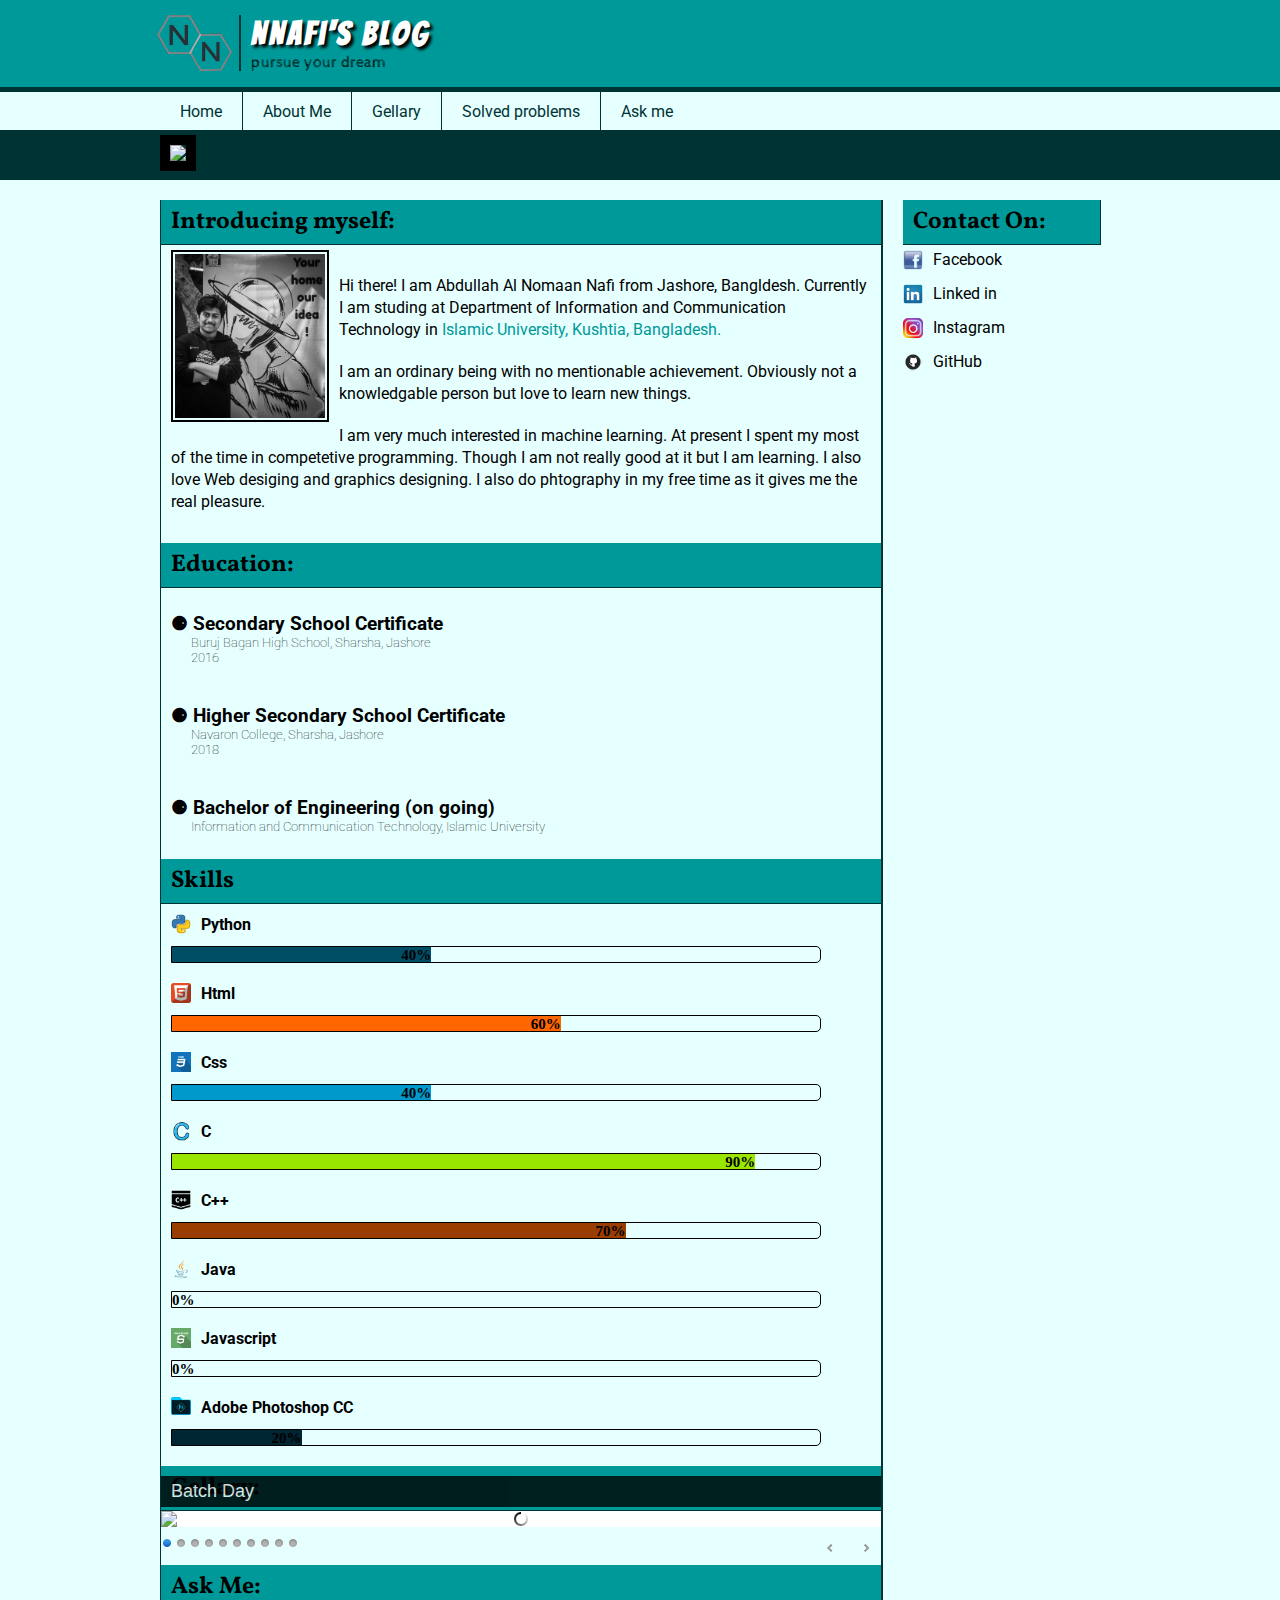
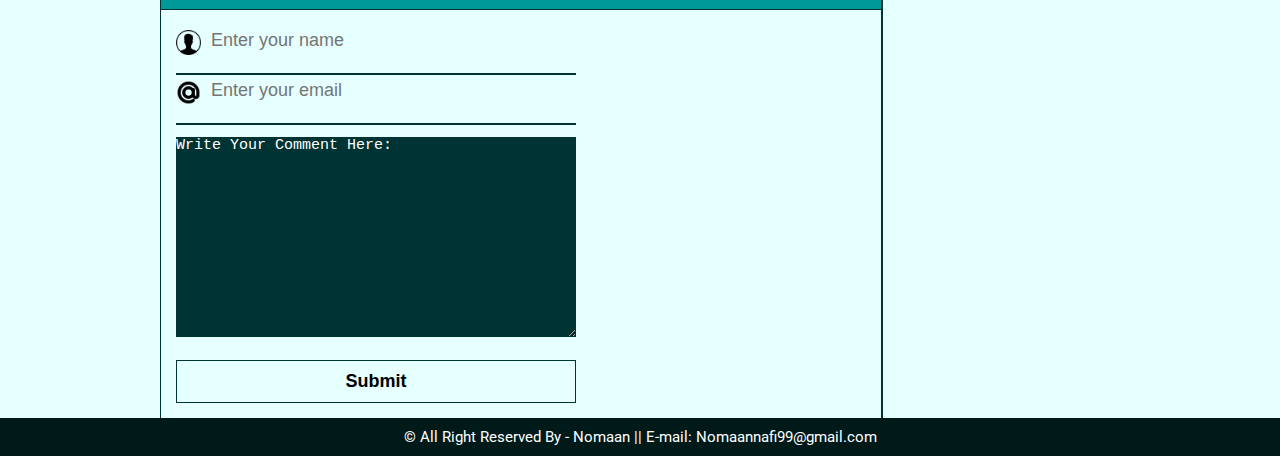
==== index.html @ a0e38231 "updated" ====
<!DOCTYPE html>
<html>
<head>
	<title>Nnafi's Blog</title>
	<meta charset="utf-8">
	<link rel="stylesheet" href="css/default/default.css" type="text/css" media="screen" />
    <link rel="stylesheet" href="css/light/light.css" type="text/css" media="screen" />
    <link rel="stylesheet" href="css/dark/dark.css" type="text/css" media="screen" />
    <link rel="stylesheet" href="css/bar/bar.css" type="text/css" media="screen" />
    <link rel="stylesheet" href="css/nivo-slider.css" type="text/css" media="screen" />

    <link rel="stylesheet" type="text/css" href="style.css">

	<link rel="icon" href="icons/nn.png"/>
	<link rel="shortcut icon" href="icons/nn.ico"/>

</head>

<body>
	<div id="wrap">
		<header>
			<div id="header-wrapper">
				<div id="header">
					<a href="#"><img src="icons/nn.png"></a>
					<h1>NNafi's Blog</h1> 
					<p>pursue your dream</p>
				</div>
			</div>
		</header>

		<nav>
			<div id="nav-wrapper">
				<div id="nav">
					<ul>
						<li><a href="#header">Home</a></li>
						<li><a href="#introduction">About Me</a></li>
						<li><a href="#gellary">Gellary</a></li>
						<li><a href="#">Solved problems</a>
							<ul>
								<li><a href="#">Codeforces</a></li>
								<li><a href="#">Uva</a></li>
								<li><a href="#">Project Euler</a></li>
								<li><a href="#">Hackerrank</a></li>
							</ul>
						</li>
						<li><a href="#comment_box">Ask me</a></li>
					</ul>
				</div>
			</div>
		</nav>

		<section>
			<div id="cover">
		        <img src="img/cover3.jpg"/>
        	</div>
 
		</section>

		<div id="content_wrapper">
			<div id="content">
				<div id="maincontent">
					<article>

							<h2>Introducing myself:</h2>

						<div id="introduction">

							<img src="img/nomaan.jpg" alt="My image">
							
							<p>
								<p>
									Hi there! I am Abdullah Al Nomaan Nafi from Jashore, Bangldesh. Currently I am studing at Department of Information and Communication Technology in<a href="https://www.iu.ac.bd/" target="_blank"> Islamic University, Kushtia, Bangladesh.</a>
								</p>
								<p>
									I am an ordinary being with no mentionable achievement. Obviously not a knowledgable person but love to learn new things.
								</p>
								<p>
									I am very much interested in machine learning. At present  I spent my most of the time in competetive programming. Though I am not really good at it but I am learning. I also love Web desiging and graphics designing. I also do phtography in my free time as it gives me the real pleasure.
								</p>
								 
							</p>
						</div>

								<h2>Education:</h2>
						<div id="education">
							

							<p>
								<h3>&#9864; Secondary School Certificate</h3>
								<h5>Buruj Bagan High School, Sharsha, Jashore<br>
								2016</h5>
							</p>
							<P>
								<h3>&#9864; Higher Secondary School Certificate</h3>
								 <h5>Navaron College, Sharsha, Jashore<br>
								2018</h5>
							</P>
							<p>
								<h3>&#9864; Bachelor of Engineering (on going)</h3>
								<h5>Information and Communication Technology, Islamic University</h5>
							</p>
							
						</div>

						<div id="skill">
							<h2>Skills</h2>

							<img src="icons/python.png">
							<p>Python</p>
							<div class="skill-container">
								<div class="python">40%</div>
							</div>

							<img src="icons/html.png">
							<p>Html</p>
							<div class="skill-container">
								<div class="html">60%</div>
							</div>

							<img src="icons/css.png">
							<p>Css</p>
							<div class="skill-container">
								<div class="css">40%</div>
							</div>

							<img src="icons/c.png">
							<p>C</p>
							<div class="skill-container">
								<div class="c">90%</div>
							</div>

							<img src="icons/c++.png">
							<p>C++</p>
							<div class="skill-container">
								<div class="cpp">70%</div>
							</div>

							<img src="icons/java.png">
							<p>Java</p>
							<div class="skill-container">
								<div class="java">0%</div>
							</div>

							<img src="icons/js.png">
							<p>Javascript</p>
							<div class="skill-container">
								<div class="javascript">0%</div>
							</div>

							<img src="icons/ps.png">
							<p>Adobe Photoshop CC</p>
							<div class="skill-container">
								<div class="ps">20%</div>
							</div>

						</div>

						<div id="gellary">
							<h2>Gellary:</h2>
							
							<div id="slider1-wrapper">
								<div class="slider1-wrapper theme-dark">
						            <div id="slider1" class="nivoSlider">
						                <img src="img/batchday.jpg" title="Batch Day" />
						                <img src="img/tarunno.jpg" title="Tarunno" />
						                <img src="img/ieeeday.jpg" title="IEEE Day" />
						                <img src="img/kuakata.jpg" title="Kuakata Sea beach" />
						                <img src="img/shibdah.jpg" title="Beside Shibdah river" />
						                <img src="img/winter.jpg" title="A winter morning" />
						                <img src="img/pigeon.jpg" title="Prisoned pigeon" />
						                <img src="img/village.jpg" title="A village inside Shundarban" />
						                <img src="img/river.jpg" title="Beside Shibdah river" />
						                <img src="img/river1.jpg" title="Beside Gorai river" />
						            </div>
								</div>

							</div>
						</div>

						<div id="comment_box">
								<h2>Ask Me:</h2>
								<form action="" method="">
									<div class="username">
										<img src="icons/user.png">
										<input type="text" name="name" placeholder="Enter your name"\><br><br>
									</div>

									<div class="username">
										<img src="icons/email.png">
									<input type="Email" name="Email" placeholder="Enter your email"\><br><br>
									</div>

									<div class="question">
									<textarea>Write Your Comment Here:</textarea><br><br>
									</div>

									<input id="submit" type="submit" value="Submit"\>
				
								</form>
						</div>

					</article>
				</div>

				<div id="sidebar">
					<aside>
						<h2>Contact On:</h2>
						<p><img src="icons/facebook.png"><a href="https://www.facebook.com/nomaan.nafi.1" target="_blank">Facebook</a></p>
						<p><img src="icons/linkedin.png"><a href="https://www.linkedin.com/in/abdullah-al-nomaan-nafi-7317a7190/" target="_blank">Linked in</a></p>
						<p><img src="icons/instagram.png"><a href="https://www.instagram.com/n.nafi1211/" target="_blank">Instagram</a></p>
						<p><img src="icons/github.png"><a href="https://github.com/Nnafi1211/pikopie" target="_blank">GitHub</a></p>
					</aside>
				</div>
			</div>

		</div>

		<footer>
			<div id="footer">
				<p>&copy; All Right Reserved By - Nomaan || E-mail: Nomaannafi99@gmail.com</p>
			</div>
		</footer>

	</div>

	<script type="text/javascript" src="js/jquery-1.9.0.min.js"></script>
    <script type="text/javascript" src="js/jquery.nivo.slider.js"></script>
    <script type="text/javascript">
   
    $(window).load(function() {
        $('#slider1').nivoSlider();
    });
    </script>

	<script type="text/javascript">
			$(document).ready(function() {
				var s = $("#nav-wrapper");
				var pos = s.position();					   
				$(window).scroll(function() {
					var windowpos = $(window).scrollTop();
					if (windowpos >= pos.top) {
						s.addClass("stick");
					} else {
						s.removeClass("stick");	
					}
				});
			});
	</script> 

</body>
</html>
---- css/default/default.css ----
/*
Skin Name: Nivo Slider Default Theme
Skin URI: http://nivo.dev7studios.com
Description: The default skin for the Nivo Slider.
Version: 1.3
Author: Gilbert Pellegrom
Author URI: http://dev7studios.com
Supports Thumbs: true
*/

.theme-default .nivoSlider {
	position:relative;
	background:#fff url(loading.gif) no-repeat 50% 50%;
    margin-bottom:10px;
    -webkit-box-shadow: 0px 1px 5px 0px #4a4a4a;
    -moz-box-shadow: 0px 1px 5px 0px #4a4a4a;
    box-shadow: 0px 1px 5px 0px #4a4a4a;
}
.theme-default .nivoSlider img {
	position:absolute;
	top:0px;
	left:0px;
	display:none;
}
.theme-default .nivoSlider a {
	border:0;
	display:block;
}

.theme-default .nivo-controlNav {
	text-align: center;
	padding: 20px 0;
}
.theme-default .nivo-controlNav a {
	display:inline-block;
	width:22px;
	height:22px;
	background:url(bullets.png) no-repeat;
	text-indent:-9999px;
	border:0;
	margin: 0 2px;
}
.theme-default .nivo-controlNav a.active {
	background-position:0 -22px;
}

.theme-default .nivo-directionNav a {
	display:block;
	width:30px;
	height:30px;
	background:url(arrows.png) no-repeat;
	text-indent:-9999px;
	border:0;
	opacity: 0;
	-webkit-transition: all 200ms ease-in-out;
    -moz-transition: all 200ms ease-in-out;
    -o-transition: all 200ms ease-in-out;
    transition: all 200ms ease-in-out;
}
.theme-default:hover .nivo-directionNav a { opacity: 1; }
.theme-default a.nivo-nextNav {
	background-position:-30px 0;
	right:15px;
}
.theme-default a.nivo-prevNav {
	left:15px;
}

.theme-default .nivo-caption {
    font-family: Helvetica, Arial, sans-serif;
}
.theme-default .nivo-caption a {
    color:#fff;
    border-bottom:1px dotted #fff;
}
.theme-default .nivo-caption a:hover {
    color:#fff;
}

.theme-default .nivo-controlNav.nivo-thumbs-enabled {
	width: 100%;
}
.theme-default .nivo-controlNav.nivo-thumbs-enabled a {
	width: auto;
	height: auto;
	background: none;
	margin-bottom: 5px;
}
.theme-default .nivo-controlNav.nivo-thumbs-enabled img {
	display: block;
	width: 120px;
	height: auto;
}
---- css/light/light.css ----
/*
Skin Name: Nivo Slider Light Theme
Skin URI: http://nivo.dev7studios.com
Description: A light skin for the Nivo Slider.
Version: 1.0
Author: Gilbert Pellegrom
Author URI: http://dev7studios.com
Supports Thumbs: true
*/

.theme-light.slider-wrapper {
    background: #fff;
    padding: 10px;
}
.theme-light .nivoSlider {
	position:relative;
	background:#fff url(loading.gif) no-repeat 50% 50%;
    margin-bottom:10px;
    overflow: visible;
}
.theme-light .nivoSlider img {
	position:absolute;
	top:0px;
	left:0px;
	display:none;
}
.theme-light .nivoSlider a {
	border:0;
	display:block;
}

.theme-light .nivo-controlNav {
	text-align: left;
	padding: 0;
	position: relative;
	z-index: 10;
}
.theme-light .nivo-controlNav a {
	display:inline-block;
	width:10px;
	height:10px;
	background:url(bullets.png) no-repeat;
	text-indent:-9999px;
	border:0;
	margin: 0 2px;
}
.theme-light .nivo-controlNav a.active {
	background-position:0 100%;
}

.theme-light .nivo-directionNav a {
	display:block;
	width:30px;
	height:30px;
	background: url(arrows.png) no-repeat;
	text-indent:-9999px;
	border:0;
	top: auto;
	bottom: -36px;
	z-index: 11;
}
.theme-light .nivo-directionNav a:hover {
    background-color: #eee;
    -webkit-border-radius: 2px;
    -moz-border-radius: 2px;
    border-radius: 2px;
}
.theme-light a.nivo-nextNav {
	background-position:160% 50%;
	right:0px;
}
.theme-light a.nivo-prevNav {
    background-position:-60% 50%;
    left: auto;
	right: 35px;
}

.theme-light .nivo-caption {
    font-family: Helvetica, Arial, sans-serif;
}
.theme-light .nivo-caption a {
    color:#fff;
    border-bottom:1px dotted #fff;
}
.theme-light .nivo-caption a:hover {
    color:#fff;
}

.theme-light .nivo-controlNav.nivo-thumbs-enabled {
	width: 80%;
}
.theme-light .nivo-controlNav.nivo-thumbs-enabled a {
	width: auto;
	height: auto;
	background: none;
	margin-bottom: 5px;
}
.theme-light .nivo-controlNav.nivo-thumbs-enabled img {
	display: block;
	width: 120px;
	height: auto;
}
---- css/dark/dark.css ----
/*
Skin Name: Nivo Slider Dark Theme
Skin URI: http://nivo.dev7studios.com
Description: A dark skin for the Nivo Slider.
Version: 1.0
Author: Gilbert Pellegrom
Author URI: http://dev7studios.com
Supports Thumbs: true
*/

.theme-dark.slider-wrapper {
    background: #222;
    padding: 10px;
}
.theme-dark .nivoSlider {
	position:relative;
	background:#fff url(loading.gif) no-repeat 50% 50%;
    margin-bottom:10px;
    overflow: visible;
}
.theme-dark .nivoSlider img {
	position:absolute;
	top:0px;
	left:0px;
	display:none;
}
.theme-dark .nivoSlider a {
	border:0;
	display:block;
}

.theme-dark .nivo-controlNav {
	text-align: left;
	padding: 0;
	position: relative;
	z-index: 10;
}
.theme-dark .nivo-controlNav a {
	display:inline-block;
	width:10px;
	height:10px;
	background:url(bullets.png) no-repeat 0 2px;
	text-indent:-9999px;
	border:0;
	margin: 0 2px;
}
.theme-dark .nivo-controlNav a.active {
	background-position:0 100%;
}

.theme-dark .nivo-directionNav a {
	display:block;
	width:30px;
	height:30px;
	background: url(arrows.png) no-repeat;
	text-indent:-9999px;
	border:0;
	top: auto;
	bottom: -36px;
	z-index: 11;
}
.theme-dark .nivo-directionNav a:hover {
    background-color: #333;
    -webkit-border-radius: 2px;
    -moz-border-radius: 2px;
    border-radius: 2px;
}
.theme-dark a.nivo-nextNav {
	background-position:-16px 50%;
	right:0px;
}
.theme-dark a.nivo-prevNav {
    background-position:11px 50%;
    left: auto;
	right: 35px;
}

.theme-dark .nivo-caption {
    font-family: Helvetica, Arial, sans-serif;
}
.theme-dark .nivo-caption a {
    color:#fff;
    border-bottom:1px dotted #fff;
}
.theme-dark .nivo-caption a:hover {
    color:#fff;
}

.theme-dark .nivo-controlNav.nivo-thumbs-enabled {
	width: 80%;
}
.theme-dark .nivo-controlNav.nivo-thumbs-enabled a {
	width: auto;
	height: auto;
	background: none;
	margin-bottom: 5px;
}
.theme-dark .nivo-controlNav.nivo-thumbs-enabled img {
	display: block;
	width: 120px;
	height: auto;
}
---- css/bar/bar.css ----
/*
Skin Name: Nivo Slider Bar Theme
Skin URI: http://nivo.dev7studios.com
Description: The bottom bar skin for the Nivo Slider.
Version: 1.0
Author: Gilbert Pellegrom
Author URI: http://dev7studios.com
Supports Thumbs: false
*/

.theme-bar.slider-wrapper {
    position: relative;
    border: 1px solid #333;
    overflow: hidden;
}
.theme-bar .nivoSlider {
	position:relative;
	background:#fff url(loading.gif) no-repeat 50% 50%;
}
.theme-bar .nivoSlider img {
	position:absolute;
	top:0px;
	left:0px;
	display:none;
}
.theme-bar .nivoSlider a {
	border:0;
	display:block;
}

.theme-bar .nivo-controlNav {
    position: absolute;
    left: 0;
    bottom: -41px;
    z-index: 10;
    width: 100%;
    height: 30px;
	text-align: center;
	padding: 5px 0;
	border-top: 1px solid #333;
	background: #333;
    background: -moz-linear-gradient(top,  #565656 0%, #333333 100%); /* FF3.6+ */
    background: -webkit-gradient(linear, left top, left bottom, color-stop(0%,#565656), color-stop(100%,#333333)); /* Chrome,Safari4+ */
    background: -webkit-linear-gradient(top,  #565656 0%,#333333 100%); /* Chrome10+,Safari5.1+ */
    background: -o-linear-gradient(top,  #565656 0%,#333333 100%); /* Opera 11.10+ */
    background: -ms-linear-gradient(top,  #565656 0%,#333333 100%); /* IE10+ */
    background: linear-gradient(to bottom,  #565656 0%,#333333 100%); /* W3C */
    filter: progid:DXImageTransform.Microsoft.gradient( startColorstr='#565656', endColorstr='#333333',GradientType=0 ); /* IE6-9 */
    opacity: 0.5;
    -webkit-transition: all 200ms ease-in-out;
    -moz-transition: all 200ms ease-in-out;
    -o-transition: all 200ms ease-in-out;
    transition: all 200ms ease-in-out;
}
.theme-bar:hover .nivo-controlNav {
    bottom: 0;
    opacity: 1;
}
.theme-bar .nivo-controlNav a {
	display:inline-block;
	width:22px;
	height:22px;
	background:url(bullets.png) no-repeat;
	text-indent:-9999px;
	border:0;
	margin: 5px 2px 0 2px;
}
.theme-bar .nivo-controlNav a.active {
	background-position:0 -22px;
}

.theme-bar .nivo-directionNav a {
	display:block;
	border:0;
	color: #fff;
	text-transform: uppercase;
	top: auto;
	bottom: 10px;
	z-index: 11;
	font-family: "Helvetica Neue", Helvetica, Arial, sans-serif;
	font-size: 13px;
	line-height: 20px;
	opacity: 0.5;
    -webkit-transition: all 200ms ease-in-out;
    -moz-transition: all 200ms ease-in-out;
    -o-transition: all 200ms ease-in-out;
    transition: all 200ms ease-in-out;
}
.theme-bar a.nivo-nextNav { right: -50px; }
.theme-bar a.nivo-prevNav { left: -50px; }
.theme-bar:hover a.nivo-nextNav { 
    right: 15px; 
    opacity: 1;
}
.theme-bar:hover a.nivo-prevNav { 
    left: 15px; 
    opacity: 1;
}
.theme-bar .nivo-directionNav a:hover { color: #ddd; }

.theme-bar .nivo-caption {
    font-family: Helvetica, Arial, sans-serif;
    -webkit-transition: all 200ms ease-in-out;
    -moz-transition: all 200ms ease-in-out;
    -o-transition: all 200ms ease-in-out;
    transition: all 200ms ease-in-out;
}
.theme-bar:hover .nivo-caption {
    bottom: 41px;
}
.theme-bar .nivo-caption a {
    color:#fff;
    border-bottom:1px dotted #fff;
}
.theme-bar .nivo-caption a:hover {
    color:#fff;
}

.theme-bar .nivo-controlNav.nivo-thumbs-enabled {
	width: 100%;
}
.theme-bar .nivo-controlNav.nivo-thumbs-enabled a {
	width: auto;
	height: auto;
	background: none;
	margin-bottom: 5px;
}
.theme-bar .nivo-controlNav.nivo-thumbs-enabled img {
	display: block;
	width: 120px;
	height: auto;
}
---- style.css ----
@import url('https://fonts.googleapis.com/css2?family=Bangers&family=Cabin+Sketch&display=swap');
@import url('https://fonts.googleapis.com/css2?family=Roboto&family=Vollkorn&display=swap');
*{margin: 0; padding: 0;}
body
{
	background:  #003333;
}



#header-wrapper
{
	width: 100%;
	background-color: #009999;
	border-bottom:  5px solid #003333;
}

#header
{
	width: 960px; 
	background-color: #009999;
	padding: 15px;
	margin: 0 auto;
}

#header img
{
	width: 75px;
	float: left;
	margin-left: -10px;
	padding: 0px 7px;
	border-right: 2px solid #003333;
	margin-right: 10px;
}

#header h1
{
	color: #ffffff;
	text-shadow: 3px 3px 3px black;
	-o-font-family: 'Bangers', cursive;
	font-family: 'Bangers', cursive;
	letter-spacing: 3px;
	padding: 2px;
}

#header p
{
	color:  #001a1a;
	font-family: 'Cabin Sketch', cursive;
	padding-left: 2px;
}

#slider-wrapper
{
	width: 960px;
	margin: 0 auto;
	overflow: hidden;
	z-index: 5;
}

#nav-wrapper
{
	width: 100%;
	border-bottom:  5px solid #003333;
	background-color: #e6ffff;
}
.stick {
	position:fixed;
	top:0px;
	z-index:999999999999;
}



#nav
{
	height: 38px;
	width: 960px;
	margin:0 auto;
	font-family: 'Roboto', sans-serif;
	z-index: 10
}

#nav ul
{
	background-color: #e6ffff;
	z-index: 10
}

#nav ul li
{
	list-style: none;
	float: left;
	border-right: 1px solid #003333;
	position: relative;
}


#nav ul li:last-child
{
	border-right: none;
}

 #nav ul li a
 {
 	text-decoration:none;
 	display: block;
 	padding: 10px 20px;
 	color: #003333;
 }

 #nav ul li a:hover
 {
 	background-color: #003333;
 	color: #e6ffff;
 	transition: 0.3s;
 }

 #nav ul li ul
 {
 	position: absolute;
 	left: -99999px
 }

 #nav ul li:hover ul
 {
 	left: 0
 }

 #nav ul li ul li
 {
 	width: 200px;
 	border: none;
 	border-bottom: 1px solid #003333;

 }

 #nav ul li ul li:last-child
 {
 	border-bottom: none;
 }

 #cover
 {
 	width: 960px;
 	margin: 0 auto;
 }

 #cover img
 {
 	width: 960px;
 	border: 10px solid #000000;
 }

 #content_wrapper
 {
 	width: 100%;
 	background-color: #e6ffff;
 	border-top: 5px solid #003333;
 	overflow: hidden;
 }

#content
{
	width: 960px;
	margin: 0 auto;
	display: block;
	background-color: black;
	border-left: 1px solid #003333;
	border-right: 1px solid #003333;
}

#maincontent
{
	width: 720px;
	margin-right: 20px;
	margin-top: 20px;
	float: left;
	border-right: 2px solid #003333;
	border-left: 1px solid #003333;
	color: #000000;
}



#maincontent h2
{
	color: #000000;
	background: #009999;
	border-bottom: 1px solid #003333;
	padding: 5px 10px;
	font-family: 'Vollkorn', serif;
	letter-spacing: auto;

}

#introduction img
{
	width: 150px;
	height: 164px;
	margin: 5px 10px;
	padding: 2px;
	float: left;
	border: 2px solid black;
}

#education
{
	font-family: 'Roboto', sans-serif;
	padding: 5px 10px;
}

h5
{
	font-weight: lighter;
	margin-left: 20px;
	
}

#skill
{
	font-weight: bold;

}

#skill img
{
	width: 20px;
	margin-left: 10px;
	margin-right: 10px;
	margin-top: 10px;
	float: left;
}

#skill .skill-container
{
	width: 90%;
	height: 15px;
	border:1px solid #000000;
	border-radius: 0 5px 5px 0;
	margin-left: 10px;
	margin-bottom: 10px;
	font-size: 15px;
	color: #000000;
}

#skill .python
{
	width: 40%;
	height: 15px;
	background-color: #004d66;
	text-align: right;
}

#skill .html
{
	width: 60%;
	height: 15px;
	background-color: #ff6600;
	text-align: right;
}

#skill .css
{
	width: 40%;
	height: 15px;
	background-color: #0099cc;
	text-align: right;
}

#skill .c
{
	width: 90%;
	height: 15px;
	background-color: #99e600;
	text-align: right;
}

#skill .cpp
{
	width: 70%;
	height: 15px;
	background-color: #993d00;
	text-align: right;
}

#skill .java
{
	width: 0%;
	height: 15px;
	background-color: #006080;
	text-align: right;
}

#skill .javascript
{
	width: 0%;
	height: 15px;
	background-color: #00b33c;
	text-align: right;
}

#skill .ps
{
	width: 20%;
	height: 15px;
	background-color: #002533;
	text-align: right;
}

.nivo-caption
{
	bottom: 20px;
	font-size: 18px;
}


#maincontent p
{
	padding: 10px;
	font-family: 'Roboto', sans-serif;
	line-height: 22px;
}

#maincontent p a
{
	text-decoration: none;
	color: #009999;
}

#maincontent p a:hover
{
	color: #003333;
}

#gellary
{
	margin-top: 20px;
	margin-bottom: 10px;
}

#comment_box
{
	margin-top: 10px;
}
#comment_box form
{

	padding: 15px; 
	font-family: 'Roboto', sans-serif;
	width: 400px;


}
.username
{
	width: 100%;
	background: none;
	padding: 5px 0px;
	overflow: hidden;
	border-bottom: 2px solid #003333;

}

.username img
{
	float: left;
	width: 25px;
}

.username input
{

	width: 80%;
	margin-left: 10px;
	border: none;
	background: none;
	outline: none;
	overflow: hidden;
	float: left;
	font-size: 18px;
	margin: 0 10px;
}

.question textarea
{

	width: 100%;
	height: 200px;
	background: #003333;
	border: none;
	outline: none;
	font-size: 15px;
	margin-top: 12px;
	color: white;
}

#submit
{
	width: 100%;
	background: none;
	border: 1px solid #003333;
	font-size: 18px;
	font-weight: bold;
	padding: 10px;
}

#submit:hover
{
	cursor: pointer;
	background: #003333;
	color: #e6ffff;
}


#sidebar
{
	width: 198px;
	float: left;
	font-family: 'Roboto', sans-serif;
}

#sidebar h2
{
	font-family: 'Vollkorn', serif;
	font-family: 'Vollkorn', serif;
	letter-spacing: auto;
	margin: auto;
	margin-top: 20px;
	background-color: #009999;
	color: #000000;
	padding: 5px 10px;
	border-bottom: 1px solid #003333;
	border-right: 1px solid #003333;
}

#sidebar p
{
	margin: 0 auto;
	margin-bottom: 5px;
}

#sidebar p img
{
	width: 20px;
	float: left;
	margin-top: 5px;
	margin-right: 10px;
}


#sidebar p a
{
	text-decoration: none;
	color: #000000;
	padding: 5px;
	display: block;
}

#sidebar p a:hover
{
	color: #009999;
	border-bottom: 1px solid #003333;
	border-right: 1px solid #003333;
	box-shadow: 2px 2px 2px grey;
}


#footer
{
	background-color:  #001a1a;
	color: #ffffff;
	
}

#footer p
{
	font-family: 'Roboto', sans-serif;
	font-size: 15px;
	padding: 10px;
	text-align: center;
}
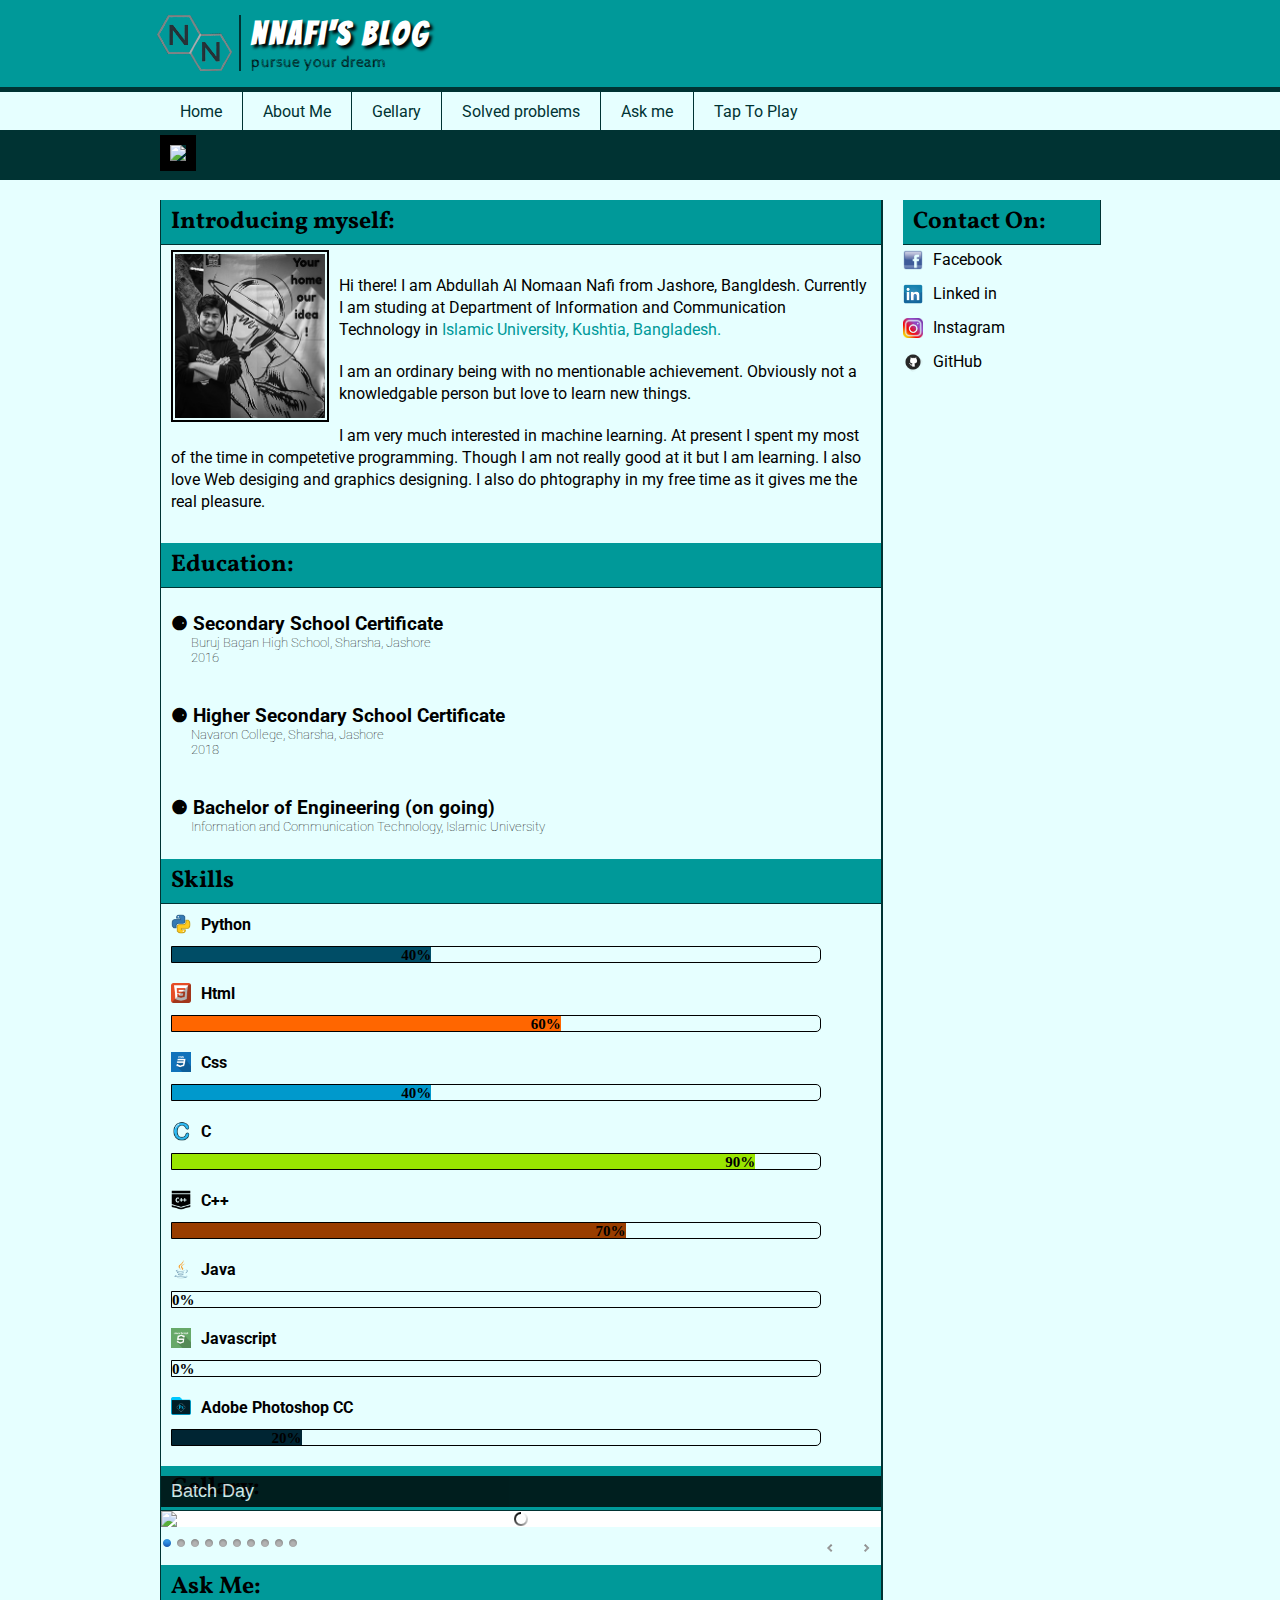
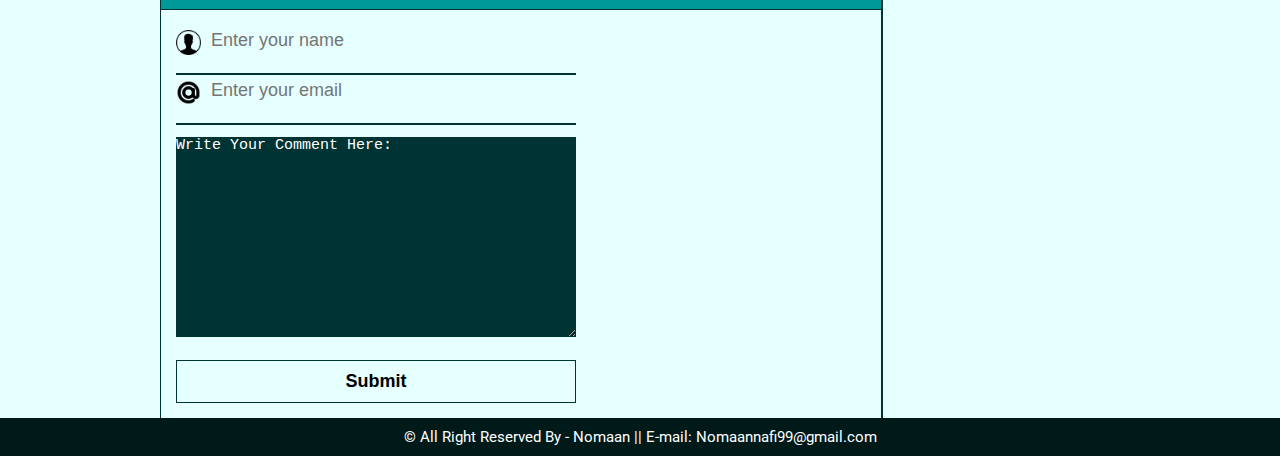
==== commit b48b158f: "adding some new stuffs" ====
--- a/index.html
+++ b/index.html
@@ -44,6 +44,9 @@
 							</ul>
 						</li>
 						<li><a href="#comment_box">Ask me</a></li>
+						<li id="game">
+							<a href="Tic Tac Toe/tictactoe.html">Tap To Play</a>
+						</li>
 					</ul>
 				</div>
 			</div>
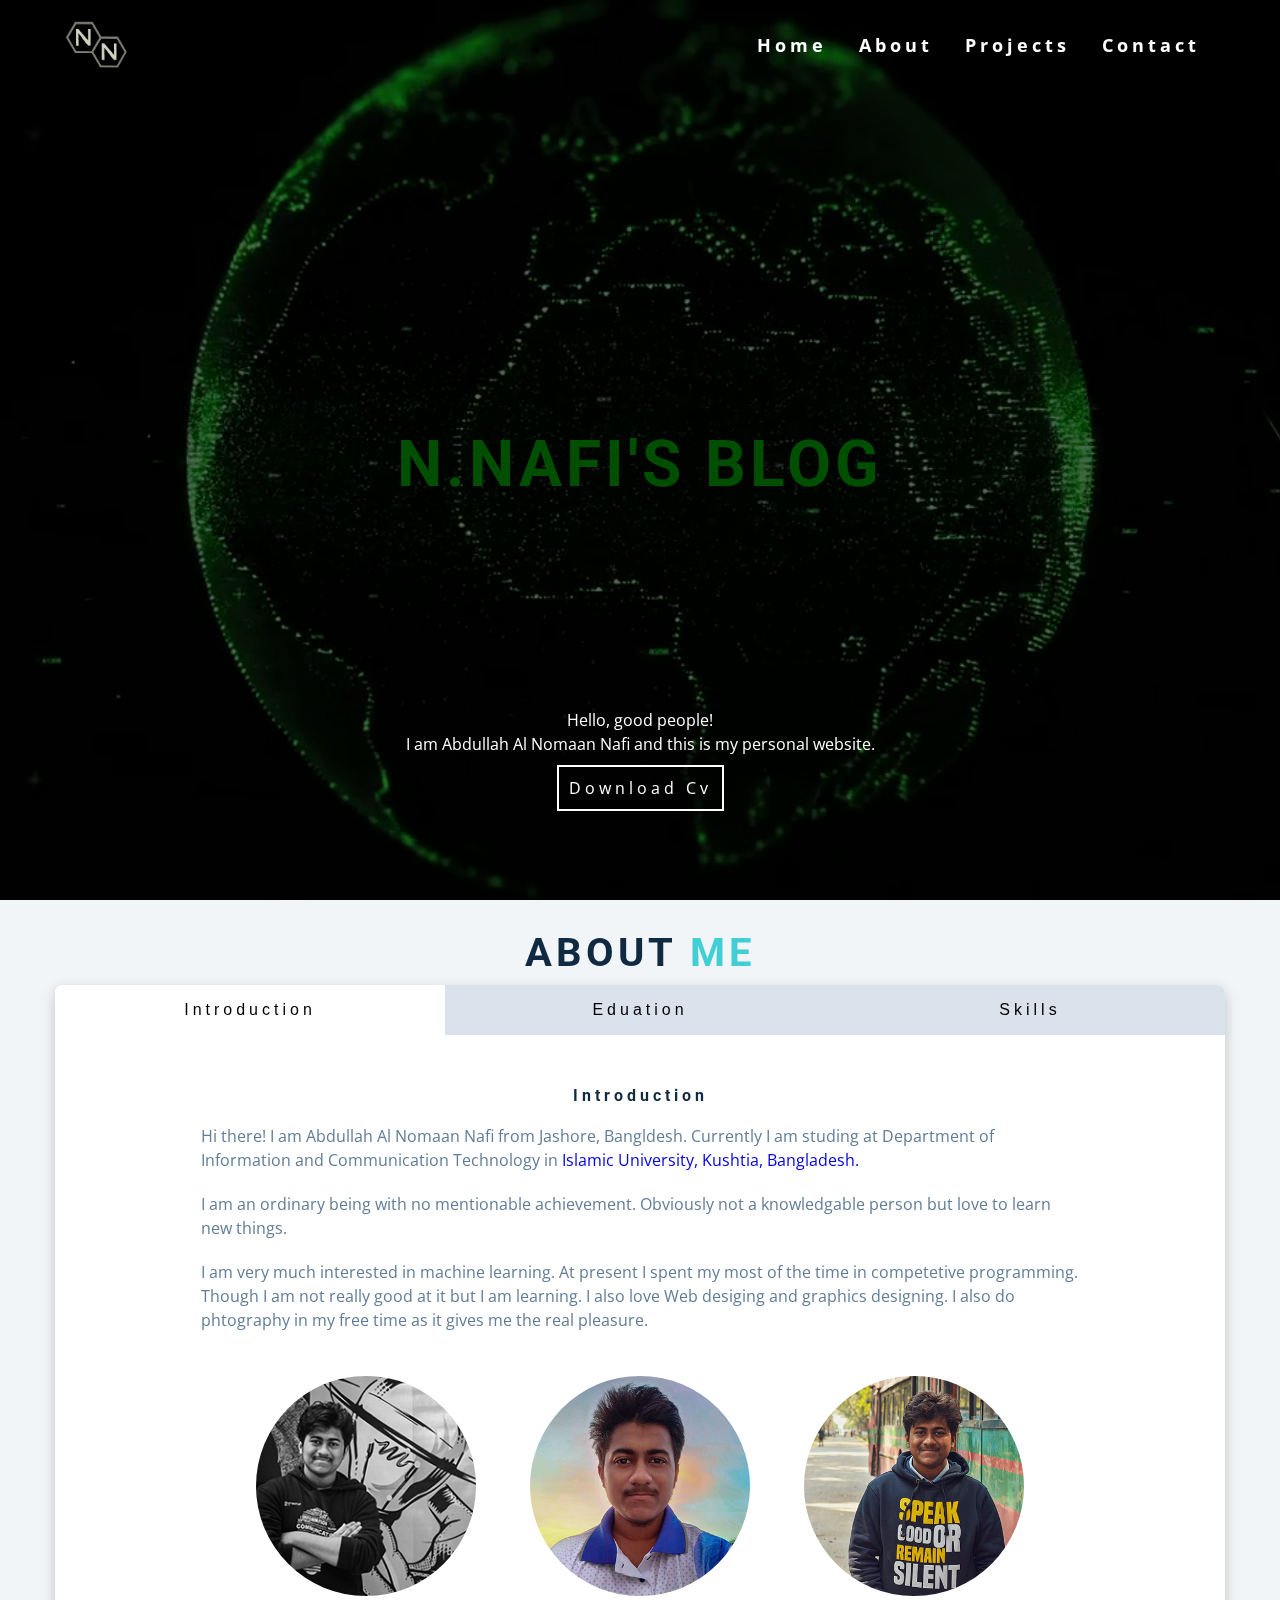
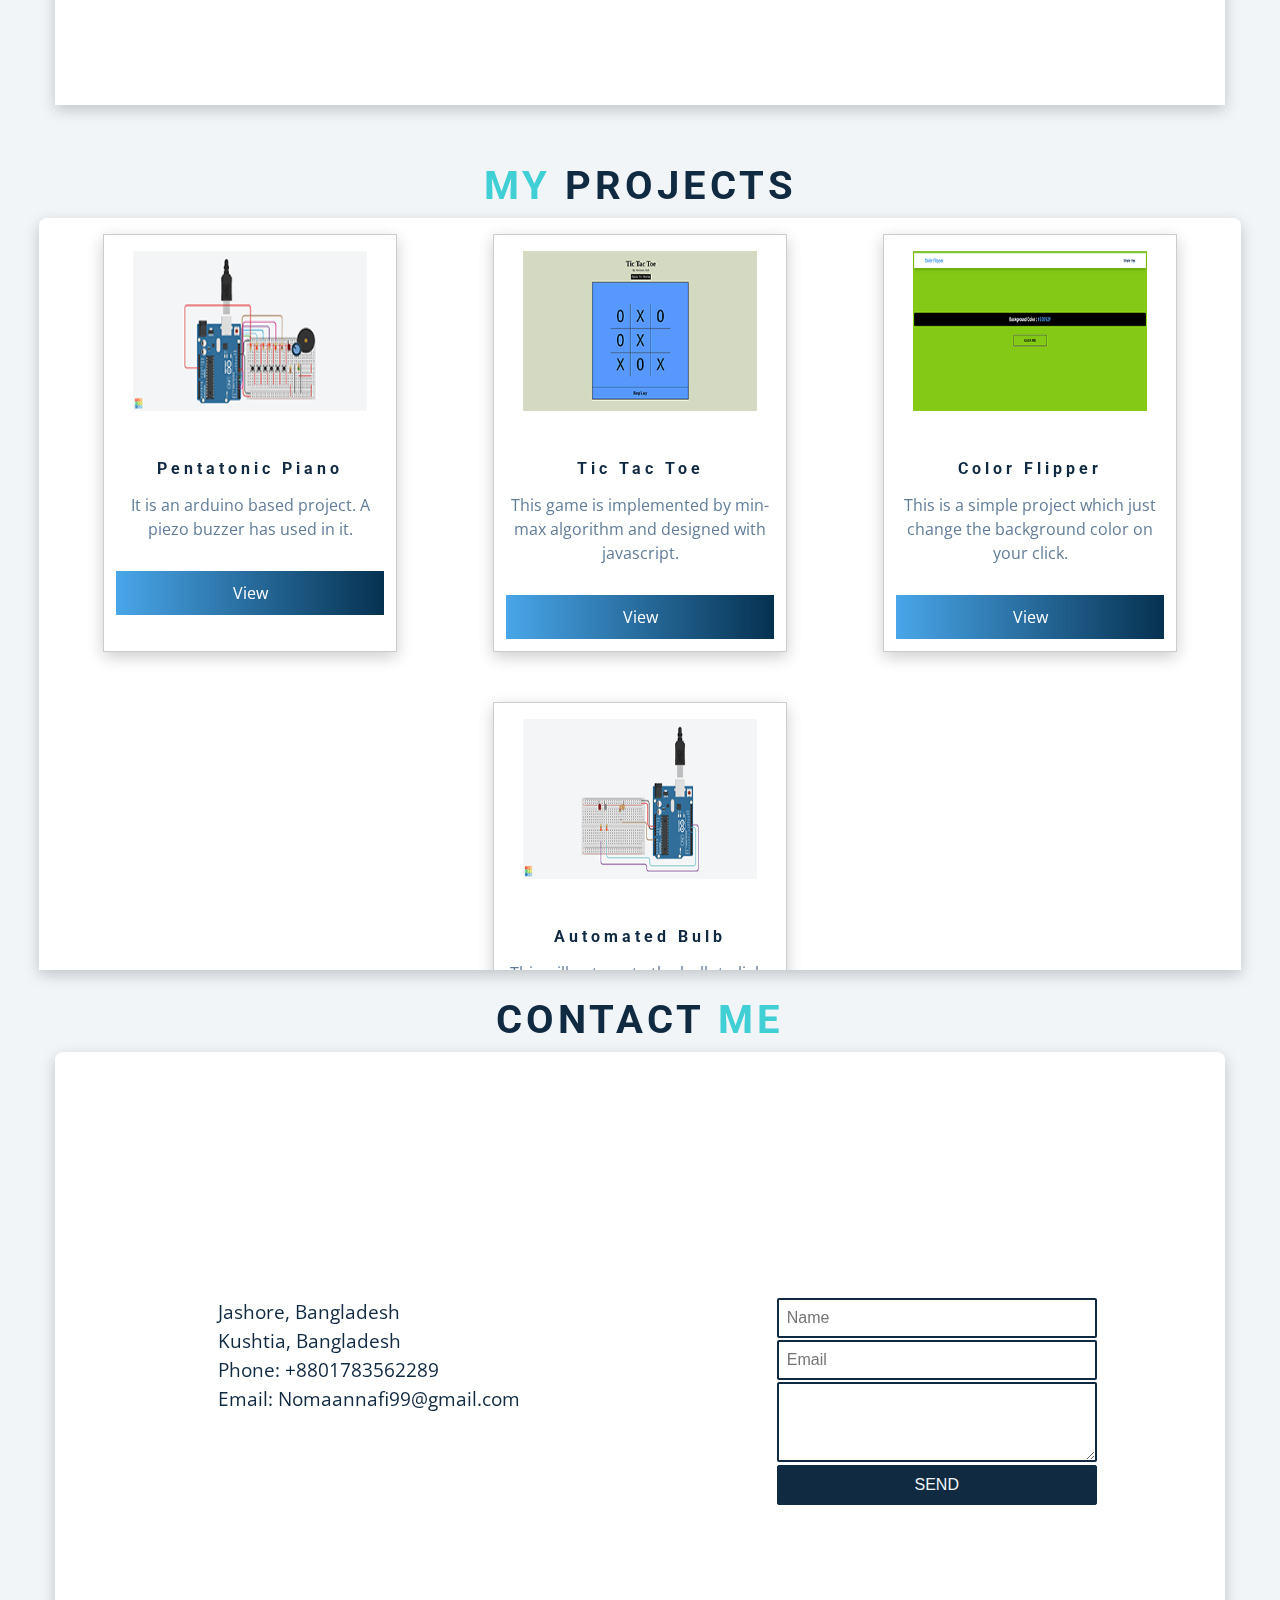
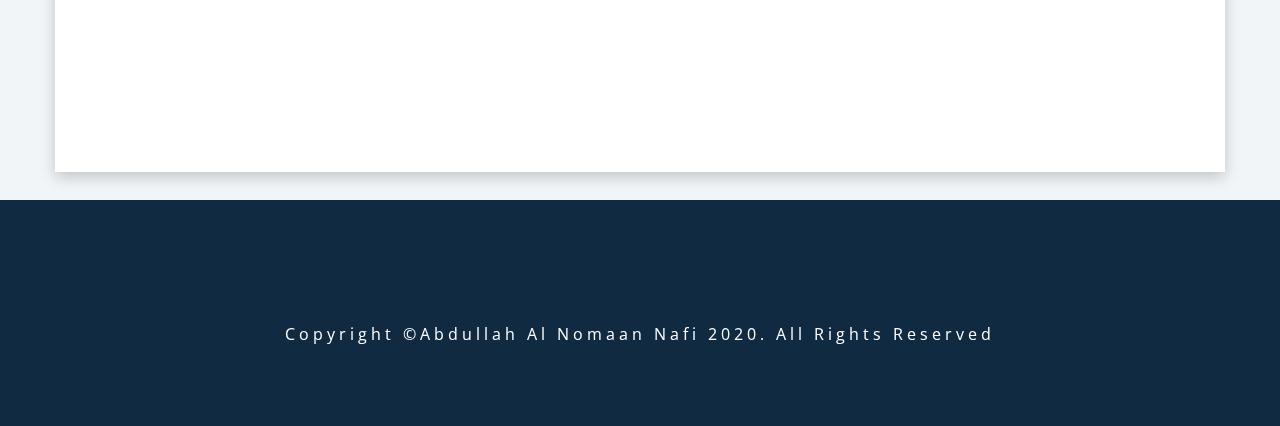
==== commit 0639dc4b: "Re-design" ====
--- a/index.html
+++ b/index.html
@@ -1,76 +1,91 @@
-<!DOCTYPE html>
 <html>
-<head>
-	<title>Nnafi's Blog</title>
-	<meta charset="utf-8">
-	<link rel="stylesheet" href="css/default/default.css" type="text/css" media="screen" />
-    <link rel="stylesheet" href="css/light/light.css" type="text/css" media="screen" />
-    <link rel="stylesheet" href="css/dark/dark.css" type="text/css" media="screen" />
-    <link rel="stylesheet" href="css/bar/bar.css" type="text/css" media="screen" />
-    <link rel="stylesheet" href="css/nivo-slider.css" type="text/css" media="screen" />
-
-    <link rel="stylesheet" type="text/css" href="style.css">
-
-	<link rel="icon" href="icons/nn.png"/>
-	<link rel="shortcut icon" href="icons/nn.ico"/>
-
-</head>
-
-<body>
-	<div id="wrap">
-		<header>
-			<div id="header-wrapper">
-				<div id="header">
-					<a href="#"><img src="icons/nn.png"></a>
-					<h1>NNafi's Blog</h1> 
-					<p>pursue your dream</p>
-				</div>
-			</div>
-		</header>
-
-		<nav>
-			<div id="nav-wrapper">
-				<div id="nav">
-					<ul>
-						<li><a href="#header">Home</a></li>
-						<li><a href="#introduction">About Me</a></li>
-						<li><a href="#gellary">Gellary</a></li>
-						<li><a href="#">Solved problems</a>
-							<ul>
-								<li><a href="#">Codeforces</a></li>
-								<li><a href="#">Uva</a></li>
-								<li><a href="#">Project Euler</a></li>
-								<li><a href="#">Hackerrank</a></li>
-							</ul>
-						</li>
-						<li><a href="#comment_box">Ask me</a></li>
-						<li id="game">
-							<a href="Tic Tac Toe/tictactoe.html">Tap To Play</a>
-						</li>
-					</ul>
-				</div>
-			</div>
-		</nav>
-
-		<section>
-			<div id="cover">
-		        <img src="img/cover3.jpg"/>
-        	</div>
- 
-		</section>
-
-		<div id="content_wrapper">
-			<div id="content">
-				<div id="maincontent">
-					<article>
-
-							<h2>Introducing myself:</h2>
-
-						<div id="introduction">
-
-							<img src="img/nomaan.jpg" alt="My image">
-							
-							<p>
+    <head>
+        <title>Nnafi's Blog</title>
+        <meta charset="UTF-8">
+        <meta name="viewport" content="width = width-device, initital-scale = 1.0">
+        <!-- stylesheets -->
+        <link rel="stylesheet" href="style.css">
+        <link rel="stylesheet" href="css/all.min.css">
+        <link rel="stylesheet" href="css/fontawesome.min.css">
+        <link rel="stylesheet" href="https://use.fontawesome.com/releases/v5.5.0/css/all.css" integrity="sha384-B4dIYHKNBt8Bc12p+WXckhzcICo0wtJAoU8YZTY5qE0Id1GSseTk6S+L3BlXeVIU" crossorigin="anonymous">
+
+        <link rel="icon" href="img/nn.png"/>
+    </head>
+    <body>
+        <!-- header  -->
+        <header id="home">
+            <video class="video-container" muted autoplay loop>
+                <source src="vid/background.m4v" type="video/mp4">
+            </video>
+            <!-- navbar -->
+            <nav class="nav">
+                <div class="nav-center">
+                    <!-- nav header  -->
+                    <div class="nav-header">
+                        <img src="img/nn-white.png" alt="Nomaan Nafi" class="logo" id="logo">
+                        <button class="nav-toggle">
+                            <i class="fas fa-bars"></i>
+                        </button>
+                    </div>
+                    <!-- links -->
+                    <div class="links-container">
+                        <ul class="links">
+                            <li>
+                                <a href="#home" class="scroll-link">home</a>
+                            </li>
+                            <li>
+                                <a href="#about" class="scroll-link">about</a>
+                            </li>
+                            <li>
+                                <a href="#projects" class="scroll-link">projects</a>
+                            </li>
+                            <li>
+                                <a href="#contacts" class="scroll-link">contact</a>
+                            </li>
+                        </ul>
+                    </div>
+                </div>
+            </nav>
+            <!-- banner  -->
+            <div class="banner">
+                <div class="container">
+                    <h1>N.Nafi's Blog</h1>
+                </div>
+            </div>
+            <div class="banner">
+                <div class="container">
+                    <p>
+                        Hello, good people!<br> I am Abdullah Al Nomaan Nafi and this is 
+                        my personal website.
+                    </p>
+                    <a href="#tours" class="btn-cv">
+                        download cv
+                    </a>
+                </div>
+            </div>
+        </header>
+
+        <!-- about  -->
+        <section id="about" class="section">
+            <div class="title">
+                <h2>about <span>me</span></h2>
+            </div>
+
+            <div class="about-center section-center">
+                <article class="about">
+                    
+                    <div class="btn-container">
+                        <!-- btn-container -->
+                        <button class="tab-btn active" data-id="introduction">introduction</button>
+                        <button class="tab-btn" data-id="education">eduation</button>
+                        <button class="tab-btn" data-id="skills">skills</button>
+                    </div>
+                    
+                    <article class="about-content">
+                        <!-- single item -->
+                        <div class="content active" id="introduction">
+                            <h4>introduction</h4>
+                            <p>
 								<p>
 									Hi there! I am Abdullah Al Nomaan Nafi from Jashore, Bangldesh. Currently I am studing at Department of Information and Communication Technology in<a href="https://www.iu.ac.bd/" target="_blank"> Islamic University, Kushtia, Bangladesh.</a>
 								</p>
@@ -81,174 +96,292 @@
 									I am very much interested in machine learning. At present  I spent my most of the time in competetive programming. Though I am not really good at it but I am learning. I also love Web desiging and graphics designing. I also do phtography in my free time as it gives me the real pleasure.
 								</p>
 								 
-							</p>
-						</div>
-
-								<h2>Education:</h2>
-						<div id="education">
-							
-
-							<p>
-								<h3>&#9864; Secondary School Certificate</h3>
-								<h5>Buruj Bagan High School, Sharsha, Jashore<br>
-								2016</h5>
-							</p>
-							<P>
-								<h3>&#9864; Higher Secondary School Certificate</h3>
-								 <h5>Navaron College, Sharsha, Jashore<br>
-								2018</h5>
-							</P>
-							<p>
-								<h3>&#9864; Bachelor of Engineering (on going)</h3>
-								<h5>Information and Communication Technology, Islamic University</h5>
-							</p>
-							
-						</div>
-
-						<div id="skill">
-							<h2>Skills</h2>
-
-							<img src="icons/python.png">
-							<p>Python</p>
-							<div class="skill-container">
-								<div class="python">40%</div>
-							</div>
-
-							<img src="icons/html.png">
-							<p>Html</p>
-							<div class="skill-container">
-								<div class="html">60%</div>
-							</div>
-
-							<img src="icons/css.png">
-							<p>Css</p>
-							<div class="skill-container">
-								<div class="css">40%</div>
-							</div>
-
-							<img src="icons/c.png">
-							<p>C</p>
-							<div class="skill-container">
-								<div class="c">90%</div>
-							</div>
-
-							<img src="icons/c++.png">
-							<p>C++</p>
-							<div class="skill-container">
-								<div class="cpp">70%</div>
-							</div>
-
-							<img src="icons/java.png">
-							<p>Java</p>
-							<div class="skill-container">
-								<div class="java">0%</div>
-							</div>
-
-							<img src="icons/js.png">
-							<p>Javascript</p>
-							<div class="skill-container">
-								<div class="javascript">0%</div>
-							</div>
-
-							<img src="icons/ps.png">
-							<p>Adobe Photoshop CC</p>
-							<div class="skill-container">
-								<div class="ps">20%</div>
-							</div>
-
-						</div>
-
-						<div id="gellary">
-							<h2>Gellary:</h2>
-							
-							<div id="slider1-wrapper">
-								<div class="slider1-wrapper theme-dark">
-						            <div id="slider1" class="nivoSlider">
-						                <img src="img/batchday.jpg" title="Batch Day" />
-						                <img src="img/tarunno.jpg" title="Tarunno" />
-						                <img src="img/ieeeday.jpg" title="IEEE Day" />
-						                <img src="img/kuakata.jpg" title="Kuakata Sea beach" />
-						                <img src="img/shibdah.jpg" title="Beside Shibdah river" />
-						                <img src="img/winter.jpg" title="A winter morning" />
-						                <img src="img/pigeon.jpg" title="Prisoned pigeon" />
-						                <img src="img/village.jpg" title="A village inside Shundarban" />
-						                <img src="img/river.jpg" title="Beside Shibdah river" />
-						                <img src="img/river1.jpg" title="Beside Gorai river" />
-						            </div>
-								</div>
-
-							</div>
-						</div>
-
-						<div id="comment_box">
-								<h2>Ask Me:</h2>
-								<form action="" method="">
-									<div class="username">
-										<img src="icons/user.png">
-										<input type="text" name="name" placeholder="Enter your name"\><br><br>
-									</div>
-
-									<div class="username">
-										<img src="icons/email.png">
-									<input type="Email" name="Email" placeholder="Enter your email"\><br><br>
-									</div>
-
-									<div class="question">
-									<textarea>Write Your Comment Here:</textarea><br><br>
-									</div>
-
-									<input id="submit" type="submit" value="Submit"\>
-				
-								</form>
-						</div>
-
-					</article>
-				</div>
-
-				<div id="sidebar">
-					<aside>
-						<h2>Contact On:</h2>
-						<p><img src="icons/facebook.png"><a href="https://www.facebook.com/nomaan.nafi.1" target="_blank">Facebook</a></p>
-						<p><img src="icons/linkedin.png"><a href="https://www.linkedin.com/in/abdullah-al-nomaan-nafi-7317a7190/" target="_blank">Linked in</a></p>
-						<p><img src="icons/instagram.png"><a href="https://www.instagram.com/n.nafi1211/" target="_blank">Instagram</a></p>
-						<p><img src="icons/github.png"><a href="https://github.com/Nnafi1211/pikopie" target="_blank">GitHub</a></p>
-					</aside>
-				</div>
-			</div>
-
-		</div>
-
-		<footer>
-			<div id="footer">
-				<p>&copy; All Right Reserved By - Nomaan || E-mail: Nomaannafi99@gmail.com</p>
-			</div>
-		</footer>
-
-	</div>
-
-	<script type="text/javascript" src="js/jquery-1.9.0.min.js"></script>
-    <script type="text/javascript" src="js/jquery.nivo.slider.js"></script>
-    <script type="text/javascript">
-   
-    $(window).load(function() {
-        $('#slider1').nivoSlider();
-    });
-    </script>
-
-	<script type="text/javascript">
-			$(document).ready(function() {
-				var s = $("#nav-wrapper");
-				var pos = s.position();					   
-				$(window).scroll(function() {
-					var windowpos = $(window).scrollTop();
-					if (windowpos >= pos.top) {
-						s.addClass("stick");
-					} else {
-						s.removeClass("stick");	
-					}
-				});
-			});
-	</script> 
-
-</body>
+                            </p>
+                            <div class="image-container">
+                                <img src="img/nomaan-1.jpg" alt="">
+                                <img src="img/nomaan-2.jpg" alt="">
+                                <img src="img/nomaan-3.jpg" alt="">
+                            </div>
+                        </div>
+                        
+                        <!-- end of single item  -->
+
+                        <!-- single item -->
+                        <div class="content" id="education">
+                            <p>
+                                <div class="timeline">
+                                    <!-- single item start -->
+                                    <div class="timeline-block">
+                                        
+                                        <div class="timeline-content">
+                                            <span><i class="fas fa-university"></i></span>
+                                            <h5>Bachelor of Engineering</h5>
+                                            <p>Islamic University, Kushtia, Bangladesh <br> present</p>
+                                        </div>
+                                    </div>
+                                    <!-- single item end -->
+                                    <!-- single item start -->
+                                    <div class="timeline-block">
+                                        
+                                        <div class="timeline-content">
+                                            <span><i class="fas fa-university"></i></span>
+                                            <h5>Higher Secondary School Certificate</h5>
+                                            <p>Navaron College, Jashore, Bangladesh <br> 2018</p>
+                                        </div>
+                                    </div>
+                                    <!-- single item end -->
+                                    <!-- single item start -->
+                                    <div class="timeline-block">
+                                        
+                                        <div class="timeline-content">
+                                            <span><i class="fas fa-university"></i></span>
+                                            <h5>Secondary School Certificate</h5>
+                                            <p>Buruj Bagan High School, Jashore, Bangladesh <br> 2016</p>
+                                        </div>
+                                    </div>
+                                    <!-- single item end -->
+                                </div>
+                            </p>
+                        </div>
+                        <!-- end of single item  -->
+
+                        <!-- single item -->
+                        <div class="content" id="skills">
+                            <h4>skills</h4>
+                            
+                            <div class="skill-area">
+                                <!-- single item start  -->
+                                <div class="skill">
+                                    <div class="skill-title">html</div>
+                                    <div class="skill-bar">
+                                        <div class="html skill-fill">
+                                            <span class="skill-percent">70%</span>
+                                        </div>
+                                    </div>
+                                    
+                                </div>
+                                <!-- single item end  -->
+                                <!-- single item start  -->
+                                <div class="skill">
+                                    <div class="skill-title">css</div>
+                                    <div class="skill-bar">
+                                        <div class="css skill-fill">
+                                            <span class="skill-percent">60%</span>
+                                        </div>
+                                    </div>
+                                </div>
+                                <!-- single item end  -->
+                                <!-- single item start  -->
+                                <div class="skill">
+                                    <div class="skill-title">javaScript</div>
+                                    <div class="skill-bar">
+                                    <div class="javaScript skill-fill">
+                                        <span class="skill-percent">75%</span>
+                                    </div>
+                                    </div>
+                                </div>
+                                <!-- single item end  -->
+                                <!-- single item start  -->
+                                <div class="skill">
+                                    <div class="skill-title">java</div>
+                                    <div class="skill-bar">
+                                        <div class="java skill-fill">
+                                            <span class="skill-percent">65%</span>
+                                        </div>
+                                    </div>
+                                </div>
+                                <!-- single item end  -->
+                                <!-- single item start  -->
+                                <div class="skill">
+                                    <div class="skill-title">python</div>
+                                    <div class="skill-bar">
+                                        <div class="python skill-fill">
+                                            <span class="skill-percent">60%</span>
+                                        </div>
+                                    </div>
+                                </div>
+                                <!-- single item end  -->
+                                <!-- single item start  -->
+                                <div class="skill">
+                                    <div class="skill-title">angular</div>
+                                    <div class="skill-bar">
+                                        <div class="angular skill-fill">
+                                            <span class="skill-percent">10%</span>
+                                        </div>
+                                    </div> 
+                                </div>
+                                <!-- single item end  -->
+                                <!-- single item start  -->
+                                <div class="skill">
+                                    <div class="skill-title">c++</div>
+                                    <div class="skill-bar">
+                                        <div class="cpp skill-fill">
+                                            <span class="skill-percent">85%</span>
+                                        </div>
+                                    </div>
+                                </div>
+                                <!-- single item end  -->
+                                <!-- single item start  -->
+                                <div class="skill">
+                                    <div class="skill-title">adobe photoshop</div>
+                                    <div class="skill-bar">
+                                        <div class="adobe skill-fill">
+                                            <span class="skill-percent">60%</span>
+                                        </div>
+                                    </div>
+                                </div>
+                                <!-- single item end  -->
+                            </div>
+                        </div>
+                        <!-- end of single item  -->
+                    </article>
+                </article>
+            </div>
+
+        </section>
+
+        <!-- projects  -->
+        <section id="projects" class="section">
+            <div class="title">
+                <h2>my <span>projects</span></h2>
+            </div>
+
+            <div class="project-center section-center">
+                <article class="projects">
+                    <div class="row">
+                        <!-- single item start  -->
+                        <div class="card">
+                            <div class="card-image">
+                               <img src="img/Pentatonic Piano.png" alt="">
+                            </div>
+                            <div class="card-body">
+                                <h4>pentatonic piano</h4>
+                                <p>
+                                    It is an arduino based project. A piezo buzzer has used in it.
+                                </p>
+                                <a href="https://www.tinkercad.com/things/7J8qElQGepp-pentatonic-piano" class="btn" target="_blank">view</a>
+                            </div>
+                        </div>
+                        <!-- single item end -->
+                        <!-- single item start  -->
+                        <div class="card">
+                            <div class="card-image">
+                               <img src="img/tictactoe.png" alt="">
+                            </div>
+                            <div class="card-body">
+                                <h4>tic tac toe</h4>
+                                <p>
+                                    This game is implemented by min-max algorithm and designed with javascript.
+                                </p>
+                                <a href="tictactoe/tictactoe.html" class="btn" target="_blank">view</a>
+                            </div>
+                        </div>
+                        <!-- single item end -->
+                        <!-- single item start  -->
+                        <div class="card">
+                            <div class="card-image">
+                               <img src="img/colorflipper.png" alt="">
+                            </div>
+                            <div class="card-body">
+                                <h4>color flipper</h4>
+                                <p>
+                                    This is a simple project which just change the background color on your click.
+                                </p>
+                                <a href="colorflipper/index.html" class="btn" target="_blank">view</a>
+                            </div>
+                        </div>
+                        <!-- single item end -->
+                        <!-- single item start  -->
+                        <div class="card">
+                            <div class="card-image">
+                               <img src="img/LDR.png" alt="">
+                            </div>
+                            <div class="card-body">
+                                <h4>automated bulb</h4>
+                                <p>
+                                     This will automate the bulb to ligh-up in dark places.
+                                </p>
+                                <a href="https://www.tinkercad.com/things/3foxR5JMenL-ldr-" class="btn" target="_blank">view</a>
+                            </div>
+                        </div>
+                        <!-- single item end -->
+
+                    </div>
+                </article>
+            </div>
+        </section>
+
+        <!-- contact  -->
+        <section id="contacts" class="section">
+            <div class="title">
+                <h2>contact <span>me</span></h2>
+                <div class="contact-center section-center">
+                        <div class="contact-container">
+                          <div class="address-container">
+                            <i class="fa fa-home" style="width:30px"></i> Jashore, Bangladesh<br>
+                            <i class="fa fa-map-marker" style="width:30px"></i> Kushtia, Bangladesh<br>
+                            <i class="fa fa-phone" style="width:30px"></i> Phone: +8801783562289<br>
+                            <i class="fa fa-envelope" style="width:30px"> </i> Email: Nomaannafi99@gmail.com<br>
+                          </div>
+                          <div class="form-container">
+                            <form action="/action_page.php" target="_blank">
+                              <div class="form">
+                                <div class="name-container">
+                                  <input class="name" type="text" placeholder="Name" required name="Name">
+                                </div>
+                                <div class="email-container">
+                                  <input class="email" type="text" placeholder="Email" required name="Email">
+                                </div>
+                              </div>
+                              <textarea class="message"></textarea><br>
+                              <button class="btn btn-submit" type="submit">SEND</button>
+                            </form>
+                          </div>
+                        </div>
+                </div>
+            </div>
+        </section>
+
+        <!-- footer  -->
+        <footer class="section">
+            <ul class="social-icons">
+						<li>
+							<a href="https://www.facebook.com/nomaan.nafi.1" target="_blank">
+								<i class="fab fa-facebook"></i>
+							</a>
+						</li>
+						<li>
+							<a href="#">
+								<i class="fab fa-twitter"></i>
+							</a>
+						</li>
+						<li>
+							<a href="https://www.instagram.com/n.nafi1211/" target="_blank">
+								<i class="fab fa-instagram"></i>
+							</a>
+						</li>
+						<li>
+							<a href="https://www.linkedin.com/in/abdullah-al-nomaan-nafi-7317a7190/" target="_blank">
+								<i class="fab fa-linkedin"></i>
+							</a>
+						</li>
+						<li>
+							<a href="https://github.com/Nnafi1211" target="_blank">
+								<i class="fab fa-github"></i>
+							</a>
+						</li>
+					</ul>
+           <p>
+                copyright &copy;Abdullah Al Nomaan Nafi <span id="date">2020</span>. all rights reserved
+           </p>
+        </footer>
+
+        <!-- back to top button  -->
+        <a href="#home" class="scroll-link top-link">
+            <i class="fas fa-arrow-up"></i>
+        </a>
+
+        <!-- JavaScript files -->
+        <script src="app.js"></script>
+    </body>
 </html>--- a/style.css
+++ b/style.css
@@ -1,483 +1,927 @@
-
-@import url('https://fonts.googleapis.com/css2?family=Bangers&family=Cabin+Sketch&display=swap');
-@import url('https://fonts.googleapis.com/css2?family=Roboto&family=Vollkorn&display=swap');
-*{margin: 0; padding: 0;}
-body
-{
-	background:  #003333;
-}
-
-
-
-#header-wrapper
-{
-	width: 100%;
-	background-color: #009999;
-	border-bottom:  5px solid #003333;
-}
-
-#header
-{
-	width: 960px; 
-	background-color: #009999;
-	padding: 15px;
-	margin: 0 auto;
-}
-
-#header img
-{
-	width: 75px;
-	float: left;
-	margin-left: -10px;
-	padding: 0px 7px;
-	border-right: 2px solid #003333;
-	margin-right: 10px;
-}
-
-#header h1
-{
-	color: #ffffff;
-	text-shadow: 3px 3px 3px black;
-	-o-font-family: 'Bangers', cursive;
-	font-family: 'Bangers', cursive;
-	letter-spacing: 3px;
-	padding: 2px;
-}
-
-#header p
-{
-	color:  #001a1a;
-	font-family: 'Cabin Sketch', cursive;
-	padding-left: 2px;
-}
-
-#slider-wrapper
-{
-	width: 960px;
-	margin: 0 auto;
-	overflow: hidden;
-	z-index: 5;
-}
-
-#nav-wrapper
-{
-	width: 100%;
-	border-bottom:  5px solid #003333;
-	background-color: #e6ffff;
-}
-.stick {
-	position:fixed;
-	top:0px;
-	z-index:999999999999;
-}
-
-
-
-#nav
-{
-	height: 38px;
-	width: 960px;
-	margin:0 auto;
-	font-family: 'Roboto', sans-serif;
-	z-index: 10
-}
-
-#nav ul
-{
-	background-color: #e6ffff;
-	z-index: 10
-}
-
-#nav ul li
-{
-	list-style: none;
-	float: left;
-	border-right: 1px solid #003333;
-	position: relative;
-}
-
-
-#nav ul li:last-child
-{
-	border-right: none;
-}
-
- #nav ul li a
- {
- 	text-decoration:none;
- 	display: block;
- 	padding: 10px 20px;
- 	color: #003333;
- }
-
- #nav ul li a:hover
- {
- 	background-color: #003333;
- 	color: #e6ffff;
- 	transition: 0.3s;
- }
-
- #nav ul li ul
- {
- 	position: absolute;
- 	left: -99999px
- }
-
- #nav ul li:hover ul
- {
- 	left: 0
- }
-
- #nav ul li ul li
- {
- 	width: 200px;
- 	border: none;
- 	border-bottom: 1px solid #003333;
-
- }
-
- #nav ul li ul li:last-child
- {
- 	border-bottom: none;
- }
-
- #cover
- {
- 	width: 960px;
- 	margin: 0 auto;
- }
-
- #cover img
- {
- 	width: 960px;
- 	border: 10px solid #000000;
- }
-
- #content_wrapper
- {
- 	width: 100%;
- 	background-color: #e6ffff;
- 	border-top: 5px solid #003333;
- 	overflow: hidden;
- }
-
-#content
-{
-	width: 960px;
-	margin: 0 auto;
-	display: block;
-	background-color: black;
-	border-left: 1px solid #003333;
-	border-right: 1px solid #003333;
-}
-
-#maincontent
-{
-	width: 720px;
-	margin-right: 20px;
-	margin-top: 20px;
-	float: left;
-	border-right: 2px solid #003333;
-	border-left: 1px solid #003333;
-	color: #000000;
-}
-
-
-
-#maincontent h2
-{
-	color: #000000;
-	background: #009999;
-	border-bottom: 1px solid #003333;
-	padding: 5px 10px;
-	font-family: 'Vollkorn', serif;
-	letter-spacing: auto;
-
-}
-
-#introduction img
-{
-	width: 150px;
-	height: 164px;
-	margin: 5px 10px;
-	padding: 2px;
-	float: left;
-	border: 2px solid black;
-}
-
-#education
-{
-	font-family: 'Roboto', sans-serif;
-	padding: 5px 10px;
-}
-
-h5
-{
-	font-weight: lighter;
-	margin-left: 20px;
-	
-}
-
-#skill
-{
-	font-weight: bold;
-
-}
-
-#skill img
-{
-	width: 20px;
-	margin-left: 10px;
-	margin-right: 10px;
-	margin-top: 10px;
-	float: left;
-}
-
-#skill .skill-container
-{
-	width: 90%;
-	height: 15px;
-	border:1px solid #000000;
-	border-radius: 0 5px 5px 0;
-	margin-left: 10px;
-	margin-bottom: 10px;
-	font-size: 15px;
-	color: #000000;
-}
-
-#skill .python
-{
-	width: 40%;
-	height: 15px;
-	background-color: #004d66;
-	text-align: right;
-}
-
-#skill .html
-{
-	width: 60%;
-	height: 15px;
-	background-color: #ff6600;
-	text-align: right;
-}
-
-#skill .css
-{
-	width: 40%;
-	height: 15px;
-	background-color: #0099cc;
-	text-align: right;
-}
-
-#skill .c
-{
-	width: 90%;
-	height: 15px;
-	background-color: #99e600;
-	text-align: right;
-}
-
-#skill .cpp
-{
-	width: 70%;
-	height: 15px;
-	background-color: #993d00;
-	text-align: right;
-}
-
-#skill .java
-{
-	width: 0%;
-	height: 15px;
-	background-color: #006080;
-	text-align: right;
-}
-
-#skill .javascript
-{
-	width: 0%;
-	height: 15px;
-	background-color: #00b33c;
-	text-align: right;
-}
-
-#skill .ps
-{
-	width: 20%;
-	height: 15px;
-	background-color: #002533;
-	text-align: right;
-}
-
-.nivo-caption
-{
-	bottom: 20px;
-	font-size: 18px;
-}
-
-
-#maincontent p
-{
-	padding: 10px;
-	font-family: 'Roboto', sans-serif;
-	line-height: 22px;
-}
-
-#maincontent p a
-{
-	text-decoration: none;
-	color: #009999;
-}
-
-#maincontent p a:hover
-{
-	color: #003333;
-}
-
-#gellary
-{
-	margin-top: 20px;
-	margin-bottom: 10px;
-}
-
-#comment_box
-{
-	margin-top: 10px;
-}
-#comment_box form
-{
-
-	padding: 15px; 
-	font-family: 'Roboto', sans-serif;
-	width: 400px;
-
-
-}
-.username
-{
-	width: 100%;
-	background: none;
-	padding: 5px 0px;
-	overflow: hidden;
-	border-bottom: 2px solid #003333;
-
-}
-
-.username img
-{
-	float: left;
-	width: 25px;
-}
-
-.username input
-{
-
-	width: 80%;
-	margin-left: 10px;
-	border: none;
-	background: none;
-	outline: none;
-	overflow: hidden;
-	float: left;
-	font-size: 18px;
-	margin: 0 10px;
-}
-
-.question textarea
-{
-
-	width: 100%;
-	height: 200px;
-	background: #003333;
-	border: none;
-	outline: none;
-	font-size: 15px;
-	margin-top: 12px;
-	color: white;
-}
-
-#submit
-{
-	width: 100%;
-	background: none;
-	border: 1px solid #003333;
-	font-size: 18px;
-	font-weight: bold;
-	padding: 10px;
-}
-
-#submit:hover
-{
-	cursor: pointer;
-	background: #003333;
-	color: #e6ffff;
-}
-
-
-#sidebar
-{
-	width: 198px;
-	float: left;
-	font-family: 'Roboto', sans-serif;
-}
-
-#sidebar h2
-{
-	font-family: 'Vollkorn', serif;
-	font-family: 'Vollkorn', serif;
-	letter-spacing: auto;
-	margin: auto;
-	margin-top: 20px;
-	background-color: #009999;
-	color: #000000;
-	padding: 5px 10px;
-	border-bottom: 1px solid #003333;
-	border-right: 1px solid #003333;
-}
-
-#sidebar p
-{
-	margin: 0 auto;
-	margin-bottom: 5px;
-}
-
-#sidebar p img
-{
-	width: 20px;
-	float: left;
-	margin-top: 5px;
-	margin-right: 10px;
-}
-
-
-#sidebar p a
-{
-	text-decoration: none;
-	color: #000000;
-	padding: 5px;
-	display: block;
-}
-
-#sidebar p a:hover
-{
-	color: #009999;
-	border-bottom: 1px solid #003333;
-	border-right: 1px solid #003333;
-	box-shadow: 2px 2px 2px grey;
-}
-
-
-#footer
-{
-	background-color:  #001a1a;
-	color: #ffffff;
-	
-}
-
-#footer p
-{
-	font-family: 'Roboto', sans-serif;
-	font-size: 15px;
-	padding: 10px;
-	text-align: center;
-}
+/*
+=============== 
+Fonts
+===============
+*/
+@import url("https://fonts.googleapis.com/css?family=Open+Sans|Roboto:400,700&display=swap");
+
+/*
+=============== 
+Variables
+===============
+*/
+
+:root {
+  /* dark shades of primary color*/
+  --clr-primary-1: hsl(205, 86%, 17%);
+  --clr-primary-2: hsl(205, 77%, 27%);
+  --clr-primary-3: hsl(205, 72%, 37%);
+  --clr-primary-4: hsl(205, 63%, 48%);
+  /* primary/main color */
+  --clr-primary-5: #49a6e9;
+  /* lighter shades of primary color */
+  --clr-primary-6: hsl(205, 89%, 70%);
+  --clr-primary-7: hsl(205, 90%, 76%);
+  --clr-primary-8: hsl(205, 86%, 81%);
+  --clr-primary-9: hsl(205, 90%, 88%);
+  --clr-primary-10: hsl(205, 100%, 96%);
+  /* darkest grey - used for headings */
+  --clr-grey-1: hsl(209, 61%, 16%);
+  --clr-grey-2: hsl(211, 39%, 23%);
+  --clr-grey-3: hsl(209, 34%, 30%);
+  --clr-grey-4: hsl(209, 28%, 39%);
+  /* grey used for paragraphs */
+  --clr-grey-5: hsl(210, 22%, 49%);
+  --clr-grey-6: hsl(209, 23%, 60%);
+  --clr-grey-7: hsl(211, 27%, 70%);
+  --clr-grey-8: hsl(210, 31%, 80%);
+  --clr-grey-9: hsl(212, 33%, 89%);
+  --clr-grey-10: hsl(210, 36%, 96%);
+  --clr-white: #fff;
+  --clr-red-dark: hsl(360, 67%, 44%);
+  --clr-red-light: hsl(360, 71%, 66%);
+  --clr-green-dark: hsl(125, 67%, 44%);
+  --clr-green-light: hsl(125, 71%, 66%);
+  --clr-secondary: hsla(182, 63%, 54%);
+  --clr-black: #222;
+  --ff-primary: "Roboto", sans-serif;
+  --ff-secondary: "Open Sans", sans-serif;
+  --transition: all 0.3s linear;
+  --spacing: 0.25rem;
+  --radius: 0.5rem;
+  --light-shadow: 0 5px 15px rgba(0, 0, 0, 0.1);
+  --dark-shadow: 0 5px 15px rgba(0, 0, 0, 0.2);
+  --max-width: 1170px;
+  --fixed-width: 620px;
+}
+
+/*
+=============== 
+Global Styles
+===============
+*/
+
+html{
+    scroll-behavior: smooth;
+}
+
+body{
+    font-family: var(--ff-secondary);
+    background: var(--clr-grey-10);
+    color: var(--clr-grey-1);
+    margin: 0;
+    padding: 0;
+    line-height: 1.5;
+    font-size: 0.875rem;
+}
+
+ul{
+    list-style-type: none;
+}
+
+a{
+    text-decoration: none;
+}
+
+img:not(.logo){
+    width: 100%;
+}
+img{
+    display: block;
+}
+
+h1,
+h2,
+h3,
+h4{
+    letter-spacing: var(--spacing);
+    text-transform: capitalize;
+    line-height: 1.25;
+    margin-bottom: 0.75rem;
+    font-family: var(--ff-primary);
+}
+
+h1{
+    font-size: 3rem;
+}
+h2{
+    font-size: 2rem;
+}
+h3{
+    font-size: 1.25rem;
+}
+h4{
+    font-size: 0.875rem;
+}
+p{
+    margin-bottom: 1.25rem;
+    color: var(--clr-grey-5);
+}
+
+@media screen and (min-width: 800px){
+    h1{
+        font-size: 4rem;
+    }
+    h2{
+        font-size: 2.5rem;
+    }
+    h3{
+        font-size: 1.75rem;
+    }
+    h4{
+        font-size: 1rem;
+    }
+    body{
+        font-size: 1rem;
+    }
+
+    h1, h2, h3, h4{
+        line-height: 1;
+    }
+}
+
+.section{
+    padding-bottom: 5rem;
+}
+
+.section-center{
+    width: 90vw;
+    margin: 0 auto;
+    max-width: 1170px;
+}
+
+/*
+=============== 
+Heading
+===============
+*/
+
+@media screen and (min-width: 992px){
+    .section-center{
+        width: 95vw;
+    }
+}
+
+nav{
+    background: rgba(170, 200, 170, 0.6);
+    padding: 1rem 1.5rem;
+    height: 3rem;
+    transition: all 0.3s linear;
+}
+
+.nav-height-adjust{
+    height: 248px;
+}
+
+.fixed-nav{
+    position: fixed;
+    top: 0;
+    left: 0;
+    right: 0;
+    padding: 1rem 1.5rem;
+    background: var(--clr-white);
+    box-shadow: var(--light-shadow);
+}
+
+.fixed-nav .links a{
+    color: var(--clr-grey-1);
+}
+.fixed-nav .links a:hover{
+    color: var(--clr-secondary);
+}
+
+.nav-header{
+    display: flex;
+    align-items: center;
+    justify-content: space-between;
+}
+
+.nav-toggle{
+    font-size: 1.5rem;
+    color: var(--clr-black);
+    background: transparent;
+    border-color: transparent;
+    transition: var(--transition);
+    cursor: pointer;
+}
+
+.nav-toggle:hover{
+    color: var(--clr-black);
+    transform: rotate(90deg);
+}
+
+.logo{
+    height: 50px;
+}
+
+.links-container{
+    height: 0;
+    overflow: hidden;
+    transition: var(--transition);
+}
+
+.show-links{
+    height: 200px;
+}
+ul{
+    padding-inline-start: 10px;
+}
+.links a{
+    background:transparent;
+    color: var(--clr-white);
+    font-size: 1.1rem;
+    text-transform: capitalize;
+    letter-spacing: var(--spacing);
+    display: block;
+    transition: var(--transition);
+    font-weight: bold;
+    padding: 0.75rem 0;
+}
+
+.links a:hover{
+    color: var(--clr-grey-1);
+}
+
+@media screen and (min-width: 800px){
+
+    nav{
+        background: transparent;
+        height: auto;
+    }
+    .nav-height-adjust{
+        height: auto;
+    }
+
+    .nav-center{
+        width: 90vw;
+        max-width: 1170px;
+        margin: 0 auto;
+        display: flex;
+        align-items: center;
+        justify-content: space-between;
+    }
+
+    .nav-header{
+        padding: 0;
+    }
+    
+    .nav-toggle{
+        display: none;
+    }
+
+    .links-container{
+        height: auto;
+    }
+
+    .links{
+        display: flex;
+    }
+
+    .links a{
+        background: transparent;
+        color: var(--clr-white);
+        font-size: 1.1rem;
+        text-transform: capitalize;
+        letter-spacing: var(--spacing);
+        display: block;
+        transition: var(--transition);
+        margin: 0 1rem;
+        font-weight: bold;
+        padding: 0;
+    }
+
+    .links a:hover{
+        color: #004e00;
+    }
+
+}
+
+header{
+    min-height: 100vh;
+    display: grid;
+}
+
+.video-container{
+    position: absolute;
+    top: 0;
+    left: 0;
+    width: 100%;
+    height: 100%;
+    object-fit: cover;
+    z-index: -2;
+}
+
+header::after{
+    content: "";
+    position: absolute;
+    top: 0;
+    left: 0;
+    width: 100%;
+    height: 100%;
+    background: rgba(0, 0, 0, 0.6);
+    z-index: -1;
+}
+
+.banner{
+    display: grid;
+    place-items: center;
+    text-align: center;
+    top: 0;
+    margin: 0 auto;
+} 
+
+.container h1{
+    color: #004e00;
+    text-transform: uppercase;
+}
+
+.container p{
+    color: var(--clr-white);
+    max-width: 25rem;
+    margin: 0 auto;
+    margin-bottom: 1.25rem;
+}
+
+.container a{
+    color: var(--clr-white);
+    border: 2px solid var(--clr-white);
+    padding: 10px;
+    text-transform: capitalize;
+    transition: all 0.1s linear;
+    letter-spacing: var(--spacing);
+}
+
+.container a:hover{
+    background: var(--clr-black);
+    border: 2px solid var(--clr-black);
+    color: green;
+}
+
+@media screen and (min-width: 768px){
+    .container p{
+        max-width: 40rem;
+    }
+}
+
+    .title h2{
+        text-align: center;
+        text-transform: uppercase;
+    }
+
+    .title span{
+        color: var(--clr-secondary);
+    }
+
+    #about,
+    #projects,
+    #contacts{
+        height: 80vh;
+    }
+
+    #projects .title h2{
+        color: var(--clr-secondary);
+    }
+
+    #projects .title span{
+        color: var(--clr-grey-1);
+    }
+
+    footer{
+        background: var(--clr-grey-1);
+        padding: 5rem 1rem;
+    }
+
+    footer p{
+        color: var(--clr-white);
+        text-align: center;
+        text-transform: capitalize;
+        letter-spacing: var(--spacing);
+        margin-bottom: 0;
+    }
+
+    .top-link{
+        font-size: 1.25rem;
+        position: fixed;
+        bottom: 3rem;
+        right: 3rem;
+        background: var(--clr-secondary);
+        width: 2rem;
+        height: 2rem;
+        display: grid;
+        place-items: center;
+        border-radius: var(--radius);
+        color: var(--clr-white);
+        animation: bounce 2s ease-in-out infinite;
+        visibility: hidden;
+        z-index: -100;
+    }
+
+    .show-top-link{
+        visibility: visible;
+        z-index: 100;
+    }
+
+    @keyframes bounce{
+        0%{
+            transform: scale(1);
+        }
+        50%{
+            transform: scale(1.5);
+        }
+        100%{
+            transform: scale(1);
+        }
+    }
+
+/*
+=============== 
+About
+===============
+*/
+
+.section-center{
+    background: var(--clr-white);
+    box-shadow: var(--dark-shadow);
+    border-top-left-radius: var(--radius);
+    border-top-right-radius: var(--radius);
+    height: 100%;
+    overflow-y: scroll;
+}
+
+.about{
+    background: var(--clr-white);
+    border-radius: var(--radius);
+    display: grid;
+    grid-template-rows: auto 1fr;
+}
+
+.btn-container{
+    border-top-left-radius: var(--radius);
+    border-top-right-radius: var(--radius);
+    display: grid;
+    grid-template-columns: 1fr 1fr 1fr;
+}
+
+.tab-btn:nth-child(1){
+    border-top-left-radius: var(--radius);
+}
+
+.tab-btn:nth-child(3){
+    border-top-right-radius: var(--radius);
+}
+
+.tab-btn{
+    padding: 1rem 0;
+    border: none;
+    text-transform: capitalize;
+    font-size: 1rem;
+    display: block;
+    background: var(--clr-grey-9);
+    cursor: pointer;
+    transition: var(--transition);
+    letter-spacing: var(--spacing);
+}
+
+.tab-btn:hover:not(.active){
+    background: var(--clr-primary-10);
+    color: var(--clr-primary-5);
+}
+
+.about-content{
+    border-bottom-left-radius: var(--radius);
+    border-bottom-right-radius: var(--radius);
+    padding: 2rem 1.5rem;
+}
+
+.about-content h4{
+    text-align: center;
+}
+
+.content{
+    display: none;
+}
+
+.tab-btn.active{
+    background: var(--clr-white);
+}
+
+.content.active{
+    display: block;
+}
+
+.image-container{
+    bottom: 0;
+    display: flex;
+    justify-content: space-evenly;
+}
+
+.image-container img{
+    width: 110px;
+    height: 110px;
+    border-radius: 100%;
+}
+
+/* -----------------------education-------------------------- */
+
+.timeline-block span{
+    font-size: 1.5rem;
+    margin-top: 28px;
+    color: #d6ab60;
+}
+
+.timeline-content{
+    margin-left: 5px;
+    text-align: center;
+    margin: 0 auto;
+}
+
+.timeline-content h5{
+    font-size: 1.1rem;
+    color: #d6ab60;
+    margin: 0 auto;
+    
+}
+
+
+@media screen and (min-width: 800px){
+    .image-container{
+        padding: 1.5rem 0rem;
+    }
+    .image-container img{
+        width: 220px;
+        height: 220px;
+    }
+    .about-content{
+        width: 75%;
+        margin: 0 auto;
+    }
+    .timeline-block{
+        margin-bottom: 5rem;
+    }
+    
+}
+
+
+/* -----------------------skills-------------------------- */
+
+.skill-area{
+    display: flex;
+    flex-direction: column;
+    padding: 0 10%;
+}
+
+.skill{
+    margin-bottom: 40px;
+}
+
+.skill-title{
+    text-transform: capitalize;
+    margin-bottom: 0.876rem;
+    color: var(--clr-grey-1);
+}
+
+.skill-bar{
+    width: 100%;
+    background: rgba(200, 200, 200, 0.6);
+    height: 2rem;
+    z-index: 1;
+    border-radius: 100px;
+}
+
+.skill-fill{
+    background: var(--clr-primary-5);
+    color: var(--clr-white);
+    font-weight: 900;
+    height: 2rem;
+    border-radius: 100px;
+    display: flex;
+    justify-content: flex-end;
+    align-items: center;
+    padding-right: 30px;
+    overflow: hidden;
+}
+
+.html{
+    animation: html 2s;
+    width: 70%;
+}
+
+.css{
+    animation: css 2s;
+    width: 60%;
+}
+
+.javascript{
+    animation: javascript 2s;
+    width: 75%;
+}
+
+.java{
+    animation: java 2s;
+    width: 65%;
+}
+
+.python{
+    animation: python 2s;
+    width: 60%;
+}
+
+.angular{
+    animation: angular 2s;
+    width: 10%;
+}
+
+.cpp{
+    animation: cpp 2s;
+    width: 85%;
+}
+
+.adobe{
+    animation: adobe 2s;
+    width: 60%;
+}
+
+@keyframes html{
+    from{
+        width: 0;
+    }
+    to{
+        width: 70%;
+    }
+}
+
+@keyframes css{
+    from{
+        width: 0;
+    }
+    to{
+        width: 60%;
+    }
+}
+
+@keyframes javascript{
+    from{
+        width: 0;
+    }
+    to{
+        width: 75%;
+    }
+}
+
+@keyframes java{
+    from{
+        width: 0;
+    }
+    to{
+        width: 65%;
+    }
+}
+
+@keyframes python{
+    from{
+        width: 0;
+    }
+    to{
+        width: 60%;
+    }
+}
+
+@keyframes angular{
+    from{
+        width: 0;
+    }
+    to{
+        width: 10%;
+    }
+}
+
+@keyframes cpp{
+    from{
+        width: 0;
+    }
+    to{
+        width: 65%;
+    }
+}
+
+@keyframes adobe{
+    from{
+        width: 0;
+    }
+    to{
+        width: 60%;
+    }
+}
+
+@media screen and (max-width: 800px){
+    .skill-area{
+        padding: 0 1%;
+    }
+    .skill-bar{
+        height: 1.5rem;
+    }
+    .skill-fill{
+        height: 1.5rem;
+    }
+}
+
+/*
+=============== 
+Projects
+===============
+*/
+
+.project-center{
+    padding: 1rem;
+    overflow-y: scroll;
+}
+
+.row{
+    display: flex;
+    justify-content: space-around;
+    flex-flow: wrap;
+}
+
+.card{
+    width: 25%;
+    height: 416px;
+    background: #fff;
+    border: 1px solid #ccc;
+    margin-bottom: 50px;
+    box-shadow:  0 5px 15px rgba(0, 0, 0, 0.2);
+    overflow: hidden;
+    transition: var(--transition);
+}
+
+.card-image{
+    padding: 0.75rem;
+    margin: 0.25rem auto;
+    width: 80%;
+    align-self: center;
+}
+
+.card-image img{
+    height: 160px;
+}
+
+.card-body{
+    padding: 0.75rem;
+    text-align: center;
+    font-size: 1rem;
+}
+
+.card-body .btn{
+    display: block;
+    text-transform: capitalize;
+    color: #fff;
+    text-align: center;
+    background: linear-gradient(to right, #49a6e9,  hsl(205, 86%, 17%));
+    text-decoration: none;
+    padding: 10px 5px;
+    margin-top: 30px;
+    transition: var(--transition);
+}
+
+.card-body .btn:hover{
+    background: linear-gradient(to left, #49a6e9,  hsl(205, 86%, 17%));
+}
+
+.card:hover{
+    box-shadow: 0 0 40px -10px rgba(0, 0, 0, 0.5);
+}
+
+
+@media screen and (max-width: 1000px){
+    .card{
+        width: 40%;
+    }
+}
+
+@media screen and (max-width: 620px){
+    .projects{
+        width: 100%;
+    }
+    .card{
+        width: 80%;
+    }
+}
+
+/*
+=============== 
+Contact
+===============
+*/
+
+.contact-center{
+    overflow: hidden;
+    display: grid;
+    place-items: center;
+}
+
+.contact-container{
+    width: 100%;
+    display: flex;
+    justify-content: space-around;
+    font-size: 1.2rem;
+}
+
+.name, .email{
+    width: 20rem;
+    height: 2.5rem;
+    font-size: 1rem;
+    border: 2px solid var(--clr-grey-1);
+    padding: 0.5rem;
+    border-radius: 2px;
+    margin-bottom: 2px;
+}
+
+.message{
+    width: 20rem;
+    height: 5rem;
+    font-size: 1rem;
+    border: 2px solid var(--clr-grey-1);
+    border-radius: 2px;
+    margin-bottom: 3px;
+}
+
+.btn-submit{
+    width: 20rem;
+    height: 2.5rem;
+    font-size: 1rem;
+    border: 1px solid var(--clr-grey-1);
+    background: var(--clr-grey-1);
+    color: var(--clr-grey-10);
+    padding: 0.5rem;
+    cursor: pointer;
+    border-radius: 2px;
+    transition: var(--transition);
+}
+
+.btn-submit:hover{
+    background: var(--clr-grey-3);
+}
+
+@media screen and (max-width: 800px){
+    .contact-container{
+        display: flex;
+        height: 100%;
+        flex-direction: column;
+        justify-content: space-around;
+    }
+
+    .address-container{
+        margin-left: 15%;
+        font-size: 1rem;
+    }
+
+    .form-container{
+        display: grid;
+        place-items: center;
+    }
+}
+
+
+/*
+=============== 
+Footer
+===============
+*/
+
+.social-icons{
+    display: flex;
+    place-items: center;
+    width: 15%;
+    margin: 0 auto;
+    justify-content: space-evenly;
+    font-size: 1.1rem;
+}
+
+.social-icons a{
+    color: var(--clr-white);
+}
+
+.social-icons a:hover{
+    color: var(--clr-grey-4);
+}
+
+@media screen and (max-width: 800px){
+    .social-icons{
+        width: 50%;
+    }
+}
+
+
+/* fixing scroll-bar  */
+::-webkit-scrollbar{
+    width: 3px;
+    background: rgba(255, 255, 255, 0.1);
+}
+
+::-webkit-scrollbar-track{
+    border-radius: 100%;
+}
+
+::-webkit-scrollbar-thumb{
+    border-radius: 100px;
+    background: #ccc;
+}--- a/css/all.min.css
+++ b/css/all.min.css
@@ -0,0 +1,5 @@
+/*!
+ * Font Awesome Free 5.14.0 by @fontawesome - https://fontawesome.com
+ * License - https://fontawesome.com/license/free (Icons: CC BY 4.0, Fonts: SIL OFL 1.1, Code: MIT License)
+ */
+.fa,.fab,.fad,.fal,.far,.fas{-moz-osx-font-smoothing:grayscale;-webkit-font-smoothing:antialiased;display:inline-block;font-style:normal;font-variant:normal;text-rendering:auto;line-height:1}.fa-lg{font-size:1.33333em;line-height:.75em;vertical-align:-.0667em}.fa-xs{font-size:.75em}.fa-sm{font-size:.875em}.fa-1x{font-size:1em}.fa-2x{font-size:2em}.fa-3x{font-size:3em}.fa-4x{font-size:4em}.fa-5x{font-size:5em}.fa-6x{font-size:6em}.fa-7x{font-size:7em}.fa-8x{font-size:8em}.fa-9x{font-size:9em}.fa-10x{font-size:10em}.fa-fw{text-align:center;width:1.25em}.fa-ul{list-style-type:none;margin-left:2.5em;padding-left:0}.fa-ul>li{position:relative}.fa-li{left:-2em;position:absolute;text-align:center;width:2em;line-height:inherit}.fa-border{border:.08em solid #eee;border-radius:.1em;padding:.2em .25em .15em}.fa-pull-left{float:left}.fa-pull-right{float:right}.fa.fa-pull-left,.fab.fa-pull-left,.fal.fa-pull-left,.far.fa-pull-left,.fas.fa-pull-left{margin-right:.3em}.fa.fa-pull-right,.fab.fa-pull-right,.fal.fa-pull-right,.far.fa-pull-right,.fas.fa-pull-right{margin-left:.3em}.fa-spin{-webkit-animation:fa-spin 2s linear infinite;animation:fa-spin 2s linear infinite}.fa-pulse{-webkit-animation:fa-spin 1s steps(8) infinite;animation:fa-spin 1s steps(8) infinite}@-webkit-keyframes fa-spin{0%{-webkit-transform:rotate(0deg);transform:rotate(0deg)}to{-webkit-transform:rotate(1turn);transform:rotate(1turn)}}@keyframes fa-spin{0%{-webkit-transform:rotate(0deg);transform:rotate(0deg)}to{-webkit-transform:rotate(1turn);transform:rotate(1turn)}}.fa-rotate-90{-ms-filter:"progid:DXImageTransform.Microsoft.BasicImage(rotation=1)";-webkit-transform:rotate(90deg);transform:rotate(90deg)}.fa-rotate-180{-ms-filter:"progid:DXImageTransform.Microsoft.BasicImage(rotation=2)";-webkit-transform:rotate(180deg);transform:rotate(180deg)}.fa-rotate-270{-ms-filter:"progid:DXImageTransform.Microsoft.BasicImage(rotation=3)";-webkit-transform:rotate(270deg);transform:rotate(270deg)}.fa-flip-horizontal{-ms-filter:"progid:DXImageTransform.Microsoft.BasicImage(rotation=0, mirror=1)";-webkit-transform:scaleX(-1);transform:scaleX(-1)}.fa-flip-vertical{-webkit-transform:scaleY(-1);transform:scaleY(-1)}.fa-flip-both,.fa-flip-horizontal.fa-flip-vertical,.fa-flip-vertical{-ms-filter:"progid:DXImageTransform.Microsoft.BasicImage(rotation=2, mirror=1)"}.fa-flip-both,.fa-flip-horizontal.fa-flip-vertical{-webkit-transform:scale(-1);transform:scale(-1)}:root .fa-flip-both,:root .fa-flip-horizontal,:root .fa-flip-vertical,:root .fa-rotate-90,:root .fa-rotate-180,:root .fa-rotate-270{-webkit-filter:none;filter:none}.fa-stack{display:inline-block;height:2em;line-height:2em;position:relative;vertical-align:middle;width:2.5em}.fa-stack-1x,.fa-stack-2x{left:0;position:absolute;text-align:center;width:100%}.fa-stack-1x{line-height:inherit}.fa-stack-2x{font-size:2em}.fa-inverse{color:#fff}.fa-500px:before{content:"\f26e"}.fa-accessible-icon:before{content:"\f368"}.fa-accusoft:before{content:"\f369"}.fa-acquisitions-incorporated:before{content:"\f6af"}.fa-ad:before{content:"\f641"}.fa-address-book:before{content:"\f2b9"}.fa-address-card:before{content:"\f2bb"}.fa-adjust:before{content:"\f042"}.fa-adn:before{content:"\f170"}.fa-adobe:before{content:"\f778"}.fa-adversal:before{content:"\f36a"}.fa-affiliatetheme:before{content:"\f36b"}.fa-air-freshener:before{content:"\f5d0"}.fa-airbnb:before{content:"\f834"}.fa-algolia:before{content:"\f36c"}.fa-align-center:before{content:"\f037"}.fa-align-justify:before{content:"\f039"}.fa-align-left:before{content:"\f036"}.fa-align-right:before{content:"\f038"}.fa-alipay:before{content:"\f642"}.fa-allergies:before{content:"\f461"}.fa-amazon:before{content:"\f270"}.fa-amazon-pay:before{content:"\f42c"}.fa-ambulance:before{content:"\f0f9"}.fa-american-sign-language-interpreting:before{content:"\f2a3"}.fa-amilia:before{content:"\f36d"}.fa-anchor:before{content:"\f13d"}.fa-android:before{content:"\f17b"}.fa-angellist:before{content:"\f209"}.fa-angle-double-down:before{content:"\f103"}.fa-angle-double-left:before{content:"\f100"}.fa-angle-double-right:before{content:"\f101"}.fa-angle-double-up:before{content:"\f102"}.fa-angle-down:before{content:"\f107"}.fa-angle-left:before{content:"\f104"}.fa-angle-right:before{content:"\f105"}.fa-angle-up:before{content:"\f106"}.fa-angry:before{content:"\f556"}.fa-angrycreative:before{content:"\f36e"}.fa-angular:before{content:"\f420"}.fa-ankh:before{content:"\f644"}.fa-app-store:before{content:"\f36f"}.fa-app-store-ios:before{content:"\f370"}.fa-apper:before{content:"\f371"}.fa-apple:before{content:"\f179"}.fa-apple-alt:before{content:"\f5d1"}.fa-apple-pay:before{content:"\f415"}.fa-archive:before{content:"\f187"}.fa-archway:before{content:"\f557"}.fa-arrow-alt-circle-down:before{content:"\f358"}.fa-arrow-alt-circle-left:before{content:"\f359"}.fa-arrow-alt-circle-right:before{content:"\f35a"}.fa-arrow-alt-circle-up:before{content:"\f35b"}.fa-arrow-circle-down:before{content:"\f0ab"}.fa-arrow-circle-left:before{content:"\f0a8"}.fa-arrow-circle-right:before{content:"\f0a9"}.fa-arrow-circle-up:before{content:"\f0aa"}.fa-arrow-down:before{content:"\f063"}.fa-arrow-left:before{content:"\f060"}.fa-arrow-right:before{content:"\f061"}.fa-arrow-up:before{content:"\f062"}.fa-arrows-alt:before{content:"\f0b2"}.fa-arrows-alt-h:before{content:"\f337"}.fa-arrows-alt-v:before{content:"\f338"}.fa-artstation:before{content:"\f77a"}.fa-assistive-listening-systems:before{content:"\f2a2"}.fa-asterisk:before{content:"\f069"}.fa-asymmetrik:before{content:"\f372"}.fa-at:before{content:"\f1fa"}.fa-atlas:before{content:"\f558"}.fa-atlassian:before{content:"\f77b"}.fa-atom:before{content:"\f5d2"}.fa-audible:before{content:"\f373"}.fa-audio-description:before{content:"\f29e"}.fa-autoprefixer:before{content:"\f41c"}.fa-avianex:before{content:"\f374"}.fa-aviato:before{content:"\f421"}.fa-award:before{content:"\f559"}.fa-aws:before{content:"\f375"}.fa-baby:before{content:"\f77c"}.fa-baby-carriage:before{content:"\f77d"}.fa-backspace:before{content:"\f55a"}.fa-backward:before{content:"\f04a"}.fa-bacon:before{content:"\f7e5"}.fa-bacteria:before{content:"\e059"}.fa-bacterium:before{content:"\e05a"}.fa-bahai:before{content:"\f666"}.fa-balance-scale:before{content:"\f24e"}.fa-balance-scale-left:before{content:"\f515"}.fa-balance-scale-right:before{content:"\f516"}.fa-ban:before{content:"\f05e"}.fa-band-aid:before{content:"\f462"}.fa-bandcamp:before{content:"\f2d5"}.fa-barcode:before{content:"\f02a"}.fa-bars:before{content:"\f0c9"}.fa-baseball-ball:before{content:"\f433"}.fa-basketball-ball:before{content:"\f434"}.fa-bath:before{content:"\f2cd"}.fa-battery-empty:before{content:"\f244"}.fa-battery-full:before{content:"\f240"}.fa-battery-half:before{content:"\f242"}.fa-battery-quarter:before{content:"\f243"}.fa-battery-three-quarters:before{content:"\f241"}.fa-battle-net:before{content:"\f835"}.fa-bed:before{content:"\f236"}.fa-beer:before{content:"\f0fc"}.fa-behance:before{content:"\f1b4"}.fa-behance-square:before{content:"\f1b5"}.fa-bell:before{content:"\f0f3"}.fa-bell-slash:before{content:"\f1f6"}.fa-bezier-curve:before{content:"\f55b"}.fa-bible:before{content:"\f647"}.fa-bicycle:before{content:"\f206"}.fa-biking:before{content:"\f84a"}.fa-bimobject:before{content:"\f378"}.fa-binoculars:before{content:"\f1e5"}.fa-biohazard:before{content:"\f780"}.fa-birthday-cake:before{content:"\f1fd"}.fa-bitbucket:before{content:"\f171"}.fa-bitcoin:before{content:"\f379"}.fa-bity:before{content:"\f37a"}.fa-black-tie:before{content:"\f27e"}.fa-blackberry:before{content:"\f37b"}.fa-blender:before{content:"\f517"}.fa-blender-phone:before{content:"\f6b6"}.fa-blind:before{content:"\f29d"}.fa-blog:before{content:"\f781"}.fa-blogger:before{content:"\f37c"}.fa-blogger-b:before{content:"\f37d"}.fa-bluetooth:before{content:"\f293"}.fa-bluetooth-b:before{content:"\f294"}.fa-bold:before{content:"\f032"}.fa-bolt:before{content:"\f0e7"}.fa-bomb:before{content:"\f1e2"}.fa-bone:before{content:"\f5d7"}.fa-bong:before{content:"\f55c"}.fa-book:before{content:"\f02d"}.fa-book-dead:before{content:"\f6b7"}.fa-book-medical:before{content:"\f7e6"}.fa-book-open:before{content:"\f518"}.fa-book-reader:before{content:"\f5da"}.fa-bookmark:before{content:"\f02e"}.fa-bootstrap:before{content:"\f836"}.fa-border-all:before{content:"\f84c"}.fa-border-none:before{content:"\f850"}.fa-border-style:before{content:"\f853"}.fa-bowling-ball:before{content:"\f436"}.fa-box:before{content:"\f466"}.fa-box-open:before{content:"\f49e"}.fa-box-tissue:before{content:"\e05b"}.fa-boxes:before{content:"\f468"}.fa-braille:before{content:"\f2a1"}.fa-brain:before{content:"\f5dc"}.fa-bread-slice:before{content:"\f7ec"}.fa-briefcase:before{content:"\f0b1"}.fa-briefcase-medical:before{content:"\f469"}.fa-broadcast-tower:before{content:"\f519"}.fa-broom:before{content:"\f51a"}.fa-brush:before{content:"\f55d"}.fa-btc:before{content:"\f15a"}.fa-buffer:before{content:"\f837"}.fa-bug:before{content:"\f188"}.fa-building:before{content:"\f1ad"}.fa-bullhorn:before{content:"\f0a1"}.fa-bullseye:before{content:"\f140"}.fa-burn:before{content:"\f46a"}.fa-buromobelexperte:before{content:"\f37f"}.fa-bus:before{content:"\f207"}.fa-bus-alt:before{content:"\f55e"}.fa-business-time:before{content:"\f64a"}.fa-buy-n-large:before{content:"\f8a6"}.fa-buysellads:before{content:"\f20d"}.fa-calculator:before{content:"\f1ec"}.fa-calendar:before{content:"\f133"}.fa-calendar-alt:before{content:"\f073"}.fa-calendar-check:before{content:"\f274"}.fa-calendar-day:before{content:"\f783"}.fa-calendar-minus:before{content:"\f272"}.fa-calendar-plus:before{content:"\f271"}.fa-calendar-times:before{content:"\f273"}.fa-calendar-week:before{content:"\f784"}.fa-camera:before{content:"\f030"}.fa-camera-retro:before{content:"\f083"}.fa-campground:before{content:"\f6bb"}.fa-canadian-maple-leaf:before{content:"\f785"}.fa-candy-cane:before{content:"\f786"}.fa-cannabis:before{content:"\f55f"}.fa-capsules:before{content:"\f46b"}.fa-car:before{content:"\f1b9"}.fa-car-alt:before{content:"\f5de"}.fa-car-battery:before{content:"\f5df"}.fa-car-crash:before{content:"\f5e1"}.fa-car-side:before{content:"\f5e4"}.fa-caravan:before{content:"\f8ff"}.fa-caret-down:before{content:"\f0d7"}.fa-caret-left:before{content:"\f0d9"}.fa-caret-right:before{content:"\f0da"}.fa-caret-square-down:before{content:"\f150"}.fa-caret-square-left:before{content:"\f191"}.fa-caret-square-right:before{content:"\f152"}.fa-caret-square-up:before{content:"\f151"}.fa-caret-up:before{content:"\f0d8"}.fa-carrot:before{content:"\f787"}.fa-cart-arrow-down:before{content:"\f218"}.fa-cart-plus:before{content:"\f217"}.fa-cash-register:before{content:"\f788"}.fa-cat:before{content:"\f6be"}.fa-cc-amazon-pay:before{content:"\f42d"}.fa-cc-amex:before{content:"\f1f3"}.fa-cc-apple-pay:before{content:"\f416"}.fa-cc-diners-club:before{content:"\f24c"}.fa-cc-discover:before{content:"\f1f2"}.fa-cc-jcb:before{content:"\f24b"}.fa-cc-mastercard:before{content:"\f1f1"}.fa-cc-paypal:before{content:"\f1f4"}.fa-cc-stripe:before{content:"\f1f5"}.fa-cc-visa:before{content:"\f1f0"}.fa-centercode:before{content:"\f380"}.fa-centos:before{content:"\f789"}.fa-certificate:before{content:"\f0a3"}.fa-chair:before{content:"\f6c0"}.fa-chalkboard:before{content:"\f51b"}.fa-chalkboard-teacher:before{content:"\f51c"}.fa-charging-station:before{content:"\f5e7"}.fa-chart-area:before{content:"\f1fe"}.fa-chart-bar:before{content:"\f080"}.fa-chart-line:before{content:"\f201"}.fa-chart-pie:before{content:"\f200"}.fa-check:before{content:"\f00c"}.fa-check-circle:before{content:"\f058"}.fa-check-double:before{content:"\f560"}.fa-check-square:before{content:"\f14a"}.fa-cheese:before{content:"\f7ef"}.fa-chess:before{content:"\f439"}.fa-chess-bishop:before{content:"\f43a"}.fa-chess-board:before{content:"\f43c"}.fa-chess-king:before{content:"\f43f"}.fa-chess-knight:before{content:"\f441"}.fa-chess-pawn:before{content:"\f443"}.fa-chess-queen:before{content:"\f445"}.fa-chess-rook:before{content:"\f447"}.fa-chevron-circle-down:before{content:"\f13a"}.fa-chevron-circle-left:before{content:"\f137"}.fa-chevron-circle-right:before{content:"\f138"}.fa-chevron-circle-up:before{content:"\f139"}.fa-chevron-down:before{content:"\f078"}.fa-chevron-left:before{content:"\f053"}.fa-chevron-right:before{content:"\f054"}.fa-chevron-up:before{content:"\f077"}.fa-child:before{content:"\f1ae"}.fa-chrome:before{content:"\f268"}.fa-chromecast:before{content:"\f838"}.fa-church:before{content:"\f51d"}.fa-circle:before{content:"\f111"}.fa-circle-notch:before{content:"\f1ce"}.fa-city:before{content:"\f64f"}.fa-clinic-medical:before{content:"\f7f2"}.fa-clipboard:before{content:"\f328"}.fa-clipboard-check:before{content:"\f46c"}.fa-clipboard-list:before{content:"\f46d"}.fa-clock:before{content:"\f017"}.fa-clone:before{content:"\f24d"}.fa-closed-captioning:before{content:"\f20a"}.fa-cloud:before{content:"\f0c2"}.fa-cloud-download-alt:before{content:"\f381"}.fa-cloud-meatball:before{content:"\f73b"}.fa-cloud-moon:before{content:"\f6c3"}.fa-cloud-moon-rain:before{content:"\f73c"}.fa-cloud-rain:before{content:"\f73d"}.fa-cloud-showers-heavy:before{content:"\f740"}.fa-cloud-sun:before{content:"\f6c4"}.fa-cloud-sun-rain:before{content:"\f743"}.fa-cloud-upload-alt:before{content:"\f382"}.fa-cloudscale:before{content:"\f383"}.fa-cloudsmith:before{content:"\f384"}.fa-cloudversify:before{content:"\f385"}.fa-cocktail:before{content:"\f561"}.fa-code:before{content:"\f121"}.fa-code-branch:before{content:"\f126"}.fa-codepen:before{content:"\f1cb"}.fa-codiepie:before{content:"\f284"}.fa-coffee:before{content:"\f0f4"}.fa-cog:before{content:"\f013"}.fa-cogs:before{content:"\f085"}.fa-coins:before{content:"\f51e"}.fa-columns:before{content:"\f0db"}.fa-comment:before{content:"\f075"}.fa-comment-alt:before{content:"\f27a"}.fa-comment-dollar:before{content:"\f651"}.fa-comment-dots:before{content:"\f4ad"}.fa-comment-medical:before{content:"\f7f5"}.fa-comment-slash:before{content:"\f4b3"}.fa-comments:before{content:"\f086"}.fa-comments-dollar:before{content:"\f653"}.fa-compact-disc:before{content:"\f51f"}.fa-compass:before{content:"\f14e"}.fa-compress:before{content:"\f066"}.fa-compress-alt:before{content:"\f422"}.fa-compress-arrows-alt:before{content:"\f78c"}.fa-concierge-bell:before{content:"\f562"}.fa-confluence:before{content:"\f78d"}.fa-connectdevelop:before{content:"\f20e"}.fa-contao:before{content:"\f26d"}.fa-cookie:before{content:"\f563"}.fa-cookie-bite:before{content:"\f564"}.fa-copy:before{content:"\f0c5"}.fa-copyright:before{content:"\f1f9"}.fa-cotton-bureau:before{content:"\f89e"}.fa-couch:before{content:"\f4b8"}.fa-cpanel:before{content:"\f388"}.fa-creative-commons:before{content:"\f25e"}.fa-creative-commons-by:before{content:"\f4e7"}.fa-creative-commons-nc:before{content:"\f4e8"}.fa-creative-commons-nc-eu:before{content:"\f4e9"}.fa-creative-commons-nc-jp:before{content:"\f4ea"}.fa-creative-commons-nd:before{content:"\f4eb"}.fa-creative-commons-pd:before{content:"\f4ec"}.fa-creative-commons-pd-alt:before{content:"\f4ed"}.fa-creative-commons-remix:before{content:"\f4ee"}.fa-creative-commons-sa:before{content:"\f4ef"}.fa-creative-commons-sampling:before{content:"\f4f0"}.fa-creative-commons-sampling-plus:before{content:"\f4f1"}.fa-creative-commons-share:before{content:"\f4f2"}.fa-creative-commons-zero:before{content:"\f4f3"}.fa-credit-card:before{content:"\f09d"}.fa-critical-role:before{content:"\f6c9"}.fa-crop:before{content:"\f125"}.fa-crop-alt:before{content:"\f565"}.fa-cross:before{content:"\f654"}.fa-crosshairs:before{content:"\f05b"}.fa-crow:before{content:"\f520"}.fa-crown:before{content:"\f521"}.fa-crutch:before{content:"\f7f7"}.fa-css3:before{content:"\f13c"}.fa-css3-alt:before{content:"\f38b"}.fa-cube:before{content:"\f1b2"}.fa-cubes:before{content:"\f1b3"}.fa-cut:before{content:"\f0c4"}.fa-cuttlefish:before{content:"\f38c"}.fa-d-and-d:before{content:"\f38d"}.fa-d-and-d-beyond:before{content:"\f6ca"}.fa-dailymotion:before{content:"\e052"}.fa-dashcube:before{content:"\f210"}.fa-database:before{content:"\f1c0"}.fa-deaf:before{content:"\f2a4"}.fa-deezer:before{content:"\e077"}.fa-delicious:before{content:"\f1a5"}.fa-democrat:before{content:"\f747"}.fa-deploydog:before{content:"\f38e"}.fa-deskpro:before{content:"\f38f"}.fa-desktop:before{content:"\f108"}.fa-dev:before{content:"\f6cc"}.fa-deviantart:before{content:"\f1bd"}.fa-dharmachakra:before{content:"\f655"}.fa-dhl:before{content:"\f790"}.fa-diagnoses:before{content:"\f470"}.fa-diaspora:before{content:"\f791"}.fa-dice:before{content:"\f522"}.fa-dice-d20:before{content:"\f6cf"}.fa-dice-d6:before{content:"\f6d1"}.fa-dice-five:before{content:"\f523"}.fa-dice-four:before{content:"\f524"}.fa-dice-one:before{content:"\f525"}.fa-dice-six:before{content:"\f526"}.fa-dice-three:before{content:"\f527"}.fa-dice-two:before{content:"\f528"}.fa-digg:before{content:"\f1a6"}.fa-digital-ocean:before{content:"\f391"}.fa-digital-tachograph:before{content:"\f566"}.fa-directions:before{content:"\f5eb"}.fa-discord:before{content:"\f392"}.fa-discourse:before{content:"\f393"}.fa-disease:before{content:"\f7fa"}.fa-divide:before{content:"\f529"}.fa-dizzy:before{content:"\f567"}.fa-dna:before{content:"\f471"}.fa-dochub:before{content:"\f394"}.fa-docker:before{content:"\f395"}.fa-dog:before{content:"\f6d3"}.fa-dollar-sign:before{content:"\f155"}.fa-dolly:before{content:"\f472"}.fa-dolly-flatbed:before{content:"\f474"}.fa-donate:before{content:"\f4b9"}.fa-door-closed:before{content:"\f52a"}.fa-door-open:before{content:"\f52b"}.fa-dot-circle:before{content:"\f192"}.fa-dove:before{content:"\f4ba"}.fa-download:before{content:"\f019"}.fa-draft2digital:before{content:"\f396"}.fa-drafting-compass:before{content:"\f568"}.fa-dragon:before{content:"\f6d5"}.fa-draw-polygon:before{content:"\f5ee"}.fa-dribbble:before{content:"\f17d"}.fa-dribbble-square:before{content:"\f397"}.fa-dropbox:before{content:"\f16b"}.fa-drum:before{content:"\f569"}.fa-drum-steelpan:before{content:"\f56a"}.fa-drumstick-bite:before{content:"\f6d7"}.fa-drupal:before{content:"\f1a9"}.fa-dumbbell:before{content:"\f44b"}.fa-dumpster:before{content:"\f793"}.fa-dumpster-fire:before{content:"\f794"}.fa-dungeon:before{content:"\f6d9"}.fa-dyalog:before{content:"\f399"}.fa-earlybirds:before{content:"\f39a"}.fa-ebay:before{content:"\f4f4"}.fa-edge:before{content:"\f282"}.fa-edge-legacy:before{content:"\e078"}.fa-edit:before{content:"\f044"}.fa-egg:before{content:"\f7fb"}.fa-eject:before{content:"\f052"}.fa-elementor:before{content:"\f430"}.fa-ellipsis-h:before{content:"\f141"}.fa-ellipsis-v:before{content:"\f142"}.fa-ello:before{content:"\f5f1"}.fa-ember:before{content:"\f423"}.fa-empire:before{content:"\f1d1"}.fa-envelope:before{content:"\f0e0"}.fa-envelope-open:before{content:"\f2b6"}.fa-envelope-open-text:before{content:"\f658"}.fa-envelope-square:before{content:"\f199"}.fa-envira:before{content:"\f299"}.fa-equals:before{content:"\f52c"}.fa-eraser:before{content:"\f12d"}.fa-erlang:before{content:"\f39d"}.fa-ethereum:before{content:"\f42e"}.fa-ethernet:before{content:"\f796"}.fa-etsy:before{content:"\f2d7"}.fa-euro-sign:before{content:"\f153"}.fa-evernote:before{content:"\f839"}.fa-exchange-alt:before{content:"\f362"}.fa-exclamation:before{content:"\f12a"}.fa-exclamation-circle:before{content:"\f06a"}.fa-exclamation-triangle:before{content:"\f071"}.fa-expand:before{content:"\f065"}.fa-expand-alt:before{content:"\f424"}.fa-expand-arrows-alt:before{content:"\f31e"}.fa-expeditedssl:before{content:"\f23e"}.fa-external-link-alt:before{content:"\f35d"}.fa-external-link-square-alt:before{content:"\f360"}.fa-eye:before{content:"\f06e"}.fa-eye-dropper:before{content:"\f1fb"}.fa-eye-slash:before{content:"\f070"}.fa-facebook:before{content:"\f09a"}.fa-facebook-f:before{content:"\f39e"}.fa-facebook-messenger:before{content:"\f39f"}.fa-facebook-square:before{content:"\f082"}.fa-fan:before{content:"\f863"}.fa-fantasy-flight-games:before{content:"\f6dc"}.fa-fast-backward:before{content:"\f049"}.fa-fast-forward:before{content:"\f050"}.fa-faucet:before{content:"\e005"}.fa-fax:before{content:"\f1ac"}.fa-feather:before{content:"\f52d"}.fa-feather-alt:before{content:"\f56b"}.fa-fedex:before{content:"\f797"}.fa-fedora:before{content:"\f798"}.fa-female:before{content:"\f182"}.fa-fighter-jet:before{content:"\f0fb"}.fa-figma:before{content:"\f799"}.fa-file:before{content:"\f15b"}.fa-file-alt:before{content:"\f15c"}.fa-file-archive:before{content:"\f1c6"}.fa-file-audio:before{content:"\f1c7"}.fa-file-code:before{content:"\f1c9"}.fa-file-contract:before{content:"\f56c"}.fa-file-csv:before{content:"\f6dd"}.fa-file-download:before{content:"\f56d"}.fa-file-excel:before{content:"\f1c3"}.fa-file-export:before{content:"\f56e"}.fa-file-image:before{content:"\f1c5"}.fa-file-import:before{content:"\f56f"}.fa-file-invoice:before{content:"\f570"}.fa-file-invoice-dollar:before{content:"\f571"}.fa-file-medical:before{content:"\f477"}.fa-file-medical-alt:before{content:"\f478"}.fa-file-pdf:before{content:"\f1c1"}.fa-file-powerpoint:before{content:"\f1c4"}.fa-file-prescription:before{content:"\f572"}.fa-file-signature:before{content:"\f573"}.fa-file-upload:before{content:"\f574"}.fa-file-video:before{content:"\f1c8"}.fa-file-word:before{content:"\f1c2"}.fa-fill:before{content:"\f575"}.fa-fill-drip:before{content:"\f576"}.fa-film:before{content:"\f008"}.fa-filter:before{content:"\f0b0"}.fa-fingerprint:before{content:"\f577"}.fa-fire:before{content:"\f06d"}.fa-fire-alt:before{content:"\f7e4"}.fa-fire-extinguisher:before{content:"\f134"}.fa-firefox:before{content:"\f269"}.fa-firefox-browser:before{content:"\e007"}.fa-first-aid:before{content:"\f479"}.fa-first-order:before{content:"\f2b0"}.fa-first-order-alt:before{content:"\f50a"}.fa-firstdraft:before{content:"\f3a1"}.fa-fish:before{content:"\f578"}.fa-fist-raised:before{content:"\f6de"}.fa-flag:before{content:"\f024"}.fa-flag-checkered:before{content:"\f11e"}.fa-flag-usa:before{content:"\f74d"}.fa-flask:before{content:"\f0c3"}.fa-flickr:before{content:"\f16e"}.fa-flipboard:before{content:"\f44d"}.fa-flushed:before{content:"\f579"}.fa-fly:before{content:"\f417"}.fa-folder:before{content:"\f07b"}.fa-folder-minus:before{content:"\f65d"}.fa-folder-open:before{content:"\f07c"}.fa-folder-plus:before{content:"\f65e"}.fa-font:before{content:"\f031"}.fa-font-awesome:before{content:"\f2b4"}.fa-font-awesome-alt:before{content:"\f35c"}.fa-font-awesome-flag:before{content:"\f425"}.fa-font-awesome-logo-full:before{content:"\f4e6"}.fa-fonticons:before{content:"\f280"}.fa-fonticons-fi:before{content:"\f3a2"}.fa-football-ball:before{content:"\f44e"}.fa-fort-awesome:before{content:"\f286"}.fa-fort-awesome-alt:before{content:"\f3a3"}.fa-forumbee:before{content:"\f211"}.fa-forward:before{content:"\f04e"}.fa-foursquare:before{content:"\f180"}.fa-free-code-camp:before{content:"\f2c5"}.fa-freebsd:before{content:"\f3a4"}.fa-frog:before{content:"\f52e"}.fa-frown:before{content:"\f119"}.fa-frown-open:before{content:"\f57a"}.fa-fulcrum:before{content:"\f50b"}.fa-funnel-dollar:before{content:"\f662"}.fa-futbol:before{content:"\f1e3"}.fa-galactic-republic:before{content:"\f50c"}.fa-galactic-senate:before{content:"\f50d"}.fa-gamepad:before{content:"\f11b"}.fa-gas-pump:before{content:"\f52f"}.fa-gavel:before{content:"\f0e3"}.fa-gem:before{content:"\f3a5"}.fa-genderless:before{content:"\f22d"}.fa-get-pocket:before{content:"\f265"}.fa-gg:before{content:"\f260"}.fa-gg-circle:before{content:"\f261"}.fa-ghost:before{content:"\f6e2"}.fa-gift:before{content:"\f06b"}.fa-gifts:before{content:"\f79c"}.fa-git:before{content:"\f1d3"}.fa-git-alt:before{content:"\f841"}.fa-git-square:before{content:"\f1d2"}.fa-github:before{content:"\f09b"}.fa-github-alt:before{content:"\f113"}.fa-github-square:before{content:"\f092"}.fa-gitkraken:before{content:"\f3a6"}.fa-gitlab:before{content:"\f296"}.fa-gitter:before{content:"\f426"}.fa-glass-cheers:before{content:"\f79f"}.fa-glass-martini:before{content:"\f000"}.fa-glass-martini-alt:before{content:"\f57b"}.fa-glass-whiskey:before{content:"\f7a0"}.fa-glasses:before{content:"\f530"}.fa-glide:before{content:"\f2a5"}.fa-glide-g:before{content:"\f2a6"}.fa-globe:before{content:"\f0ac"}.fa-globe-africa:before{content:"\f57c"}.fa-globe-americas:before{content:"\f57d"}.fa-globe-asia:before{content:"\f57e"}.fa-globe-europe:before{content:"\f7a2"}.fa-gofore:before{content:"\f3a7"}.fa-golf-ball:before{content:"\f450"}.fa-goodreads:before{content:"\f3a8"}.fa-goodreads-g:before{content:"\f3a9"}.fa-google:before{content:"\f1a0"}.fa-google-drive:before{content:"\f3aa"}.fa-google-pay:before{content:"\e079"}.fa-google-play:before{content:"\f3ab"}.fa-google-plus:before{content:"\f2b3"}.fa-google-plus-g:before{content:"\f0d5"}.fa-google-plus-square:before{content:"\f0d4"}.fa-google-wallet:before{content:"\f1ee"}.fa-gopuram:before{content:"\f664"}.fa-graduation-cap:before{content:"\f19d"}.fa-gratipay:before{content:"\f184"}.fa-grav:before{content:"\f2d6"}.fa-greater-than:before{content:"\f531"}.fa-greater-than-equal:before{content:"\f532"}.fa-grimace:before{content:"\f57f"}.fa-grin:before{content:"\f580"}.fa-grin-alt:before{content:"\f581"}.fa-grin-beam:before{content:"\f582"}.fa-grin-beam-sweat:before{content:"\f583"}.fa-grin-hearts:before{content:"\f584"}.fa-grin-squint:before{content:"\f585"}.fa-grin-squint-tears:before{content:"\f586"}.fa-grin-stars:before{content:"\f587"}.fa-grin-tears:before{content:"\f588"}.fa-grin-tongue:before{content:"\f589"}.fa-grin-tongue-squint:before{content:"\f58a"}.fa-grin-tongue-wink:before{content:"\f58b"}.fa-grin-wink:before{content:"\f58c"}.fa-grip-horizontal:before{content:"\f58d"}.fa-grip-lines:before{content:"\f7a4"}.fa-grip-lines-vertical:before{content:"\f7a5"}.fa-grip-vertical:before{content:"\f58e"}.fa-gripfire:before{content:"\f3ac"}.fa-grunt:before{content:"\f3ad"}.fa-guitar:before{content:"\f7a6"}.fa-gulp:before{content:"\f3ae"}.fa-h-square:before{content:"\f0fd"}.fa-hacker-news:before{content:"\f1d4"}.fa-hacker-news-square:before{content:"\f3af"}.fa-hackerrank:before{content:"\f5f7"}.fa-hamburger:before{content:"\f805"}.fa-hammer:before{content:"\f6e3"}.fa-hamsa:before{content:"\f665"}.fa-hand-holding:before{content:"\f4bd"}.fa-hand-holding-heart:before{content:"\f4be"}.fa-hand-holding-medical:before{content:"\e05c"}.fa-hand-holding-usd:before{content:"\f4c0"}.fa-hand-holding-water:before{content:"\f4c1"}.fa-hand-lizard:before{content:"\f258"}.fa-hand-middle-finger:before{content:"\f806"}.fa-hand-paper:before{content:"\f256"}.fa-hand-peace:before{content:"\f25b"}.fa-hand-point-down:before{content:"\f0a7"}.fa-hand-point-left:before{content:"\f0a5"}.fa-hand-point-right:before{content:"\f0a4"}.fa-hand-point-up:before{content:"\f0a6"}.fa-hand-pointer:before{content:"\f25a"}.fa-hand-rock:before{content:"\f255"}.fa-hand-scissors:before{content:"\f257"}.fa-hand-sparkles:before{content:"\e05d"}.fa-hand-spock:before{content:"\f259"}.fa-hands:before{content:"\f4c2"}.fa-hands-helping:before{content:"\f4c4"}.fa-hands-wash:before{content:"\e05e"}.fa-handshake:before{content:"\f2b5"}.fa-handshake-alt-slash:before{content:"\e05f"}.fa-handshake-slash:before{content:"\e060"}.fa-hanukiah:before{content:"\f6e6"}.fa-hard-hat:before{content:"\f807"}.fa-hashtag:before{content:"\f292"}.fa-hat-cowboy:before{content:"\f8c0"}.fa-hat-cowboy-side:before{content:"\f8c1"}.fa-hat-wizard:before{content:"\f6e8"}.fa-hdd:before{content:"\f0a0"}.fa-head-side-cough:before{content:"\e061"}.fa-head-side-cough-slash:before{content:"\e062"}.fa-head-side-mask:before{content:"\e063"}.fa-head-side-virus:before{content:"\e064"}.fa-heading:before{content:"\f1dc"}.fa-headphones:before{content:"\f025"}.fa-headphones-alt:before{content:"\f58f"}.fa-headset:before{content:"\f590"}.fa-heart:before{content:"\f004"}.fa-heart-broken:before{content:"\f7a9"}.fa-heartbeat:before{content:"\f21e"}.fa-helicopter:before{content:"\f533"}.fa-highlighter:before{content:"\f591"}.fa-hiking:before{content:"\f6ec"}.fa-hippo:before{content:"\f6ed"}.fa-hips:before{content:"\f452"}.fa-hire-a-helper:before{content:"\f3b0"}.fa-history:before{content:"\f1da"}.fa-hockey-puck:before{content:"\f453"}.fa-holly-berry:before{content:"\f7aa"}.fa-home:before{content:"\f015"}.fa-hooli:before{content:"\f427"}.fa-hornbill:before{content:"\f592"}.fa-horse:before{content:"\f6f0"}.fa-horse-head:before{content:"\f7ab"}.fa-hospital:before{content:"\f0f8"}.fa-hospital-alt:before{content:"\f47d"}.fa-hospital-symbol:before{content:"\f47e"}.fa-hospital-user:before{content:"\f80d"}.fa-hot-tub:before{content:"\f593"}.fa-hotdog:before{content:"\f80f"}.fa-hotel:before{content:"\f594"}.fa-hotjar:before{content:"\f3b1"}.fa-hourglass:before{content:"\f254"}.fa-hourglass-end:before{content:"\f253"}.fa-hourglass-half:before{content:"\f252"}.fa-hourglass-start:before{content:"\f251"}.fa-house-damage:before{content:"\f6f1"}.fa-house-user:before{content:"\e065"}.fa-houzz:before{content:"\f27c"}.fa-hryvnia:before{content:"\f6f2"}.fa-html5:before{content:"\f13b"}.fa-hubspot:before{content:"\f3b2"}.fa-i-cursor:before{content:"\f246"}.fa-ice-cream:before{content:"\f810"}.fa-icicles:before{content:"\f7ad"}.fa-icons:before{content:"\f86d"}.fa-id-badge:before{content:"\f2c1"}.fa-id-card:before{content:"\f2c2"}.fa-id-card-alt:before{content:"\f47f"}.fa-ideal:before{content:"\e013"}.fa-igloo:before{content:"\f7ae"}.fa-image:before{content:"\f03e"}.fa-images:before{content:"\f302"}.fa-imdb:before{content:"\f2d8"}.fa-inbox:before{content:"\f01c"}.fa-indent:before{content:"\f03c"}.fa-industry:before{content:"\f275"}.fa-infinity:before{content:"\f534"}.fa-info:before{content:"\f129"}.fa-info-circle:before{content:"\f05a"}.fa-instagram:before{content:"\f16d"}.fa-instagram-square:before{content:"\e055"}.fa-intercom:before{content:"\f7af"}.fa-internet-explorer:before{content:"\f26b"}.fa-invision:before{content:"\f7b0"}.fa-ioxhost:before{content:"\f208"}.fa-italic:before{content:"\f033"}.fa-itch-io:before{content:"\f83a"}.fa-itunes:before{content:"\f3b4"}.fa-itunes-note:before{content:"\f3b5"}.fa-java:before{content:"\f4e4"}.fa-jedi:before{content:"\f669"}.fa-jedi-order:before{content:"\f50e"}.fa-jenkins:before{content:"\f3b6"}.fa-jira:before{content:"\f7b1"}.fa-joget:before{content:"\f3b7"}.fa-joint:before{content:"\f595"}.fa-joomla:before{content:"\f1aa"}.fa-journal-whills:before{content:"\f66a"}.fa-js:before{content:"\f3b8"}.fa-js-square:before{content:"\f3b9"}.fa-jsfiddle:before{content:"\f1cc"}.fa-kaaba:before{content:"\f66b"}.fa-kaggle:before{content:"\f5fa"}.fa-key:before{content:"\f084"}.fa-keybase:before{content:"\f4f5"}.fa-keyboard:before{content:"\f11c"}.fa-keycdn:before{content:"\f3ba"}.fa-khanda:before{content:"\f66d"}.fa-kickstarter:before{content:"\f3bb"}.fa-kickstarter-k:before{content:"\f3bc"}.fa-kiss:before{content:"\f596"}.fa-kiss-beam:before{content:"\f597"}.fa-kiss-wink-heart:before{content:"\f598"}.fa-kiwi-bird:before{content:"\f535"}.fa-korvue:before{content:"\f42f"}.fa-landmark:before{content:"\f66f"}.fa-language:before{content:"\f1ab"}.fa-laptop:before{content:"\f109"}.fa-laptop-code:before{content:"\f5fc"}.fa-laptop-house:before{content:"\e066"}.fa-laptop-medical:before{content:"\f812"}.fa-laravel:before{content:"\f3bd"}.fa-lastfm:before{content:"\f202"}.fa-lastfm-square:before{content:"\f203"}.fa-laugh:before{content:"\f599"}.fa-laugh-beam:before{content:"\f59a"}.fa-laugh-squint:before{content:"\f59b"}.fa-laugh-wink:before{content:"\f59c"}.fa-layer-group:before{content:"\f5fd"}.fa-leaf:before{content:"\f06c"}.fa-leanpub:before{content:"\f212"}.fa-lemon:before{content:"\f094"}.fa-less:before{content:"\f41d"}.fa-less-than:before{content:"\f536"}.fa-less-than-equal:before{content:"\f537"}.fa-level-down-alt:before{content:"\f3be"}.fa-level-up-alt:before{content:"\f3bf"}.fa-life-ring:before{content:"\f1cd"}.fa-lightbulb:before{content:"\f0eb"}.fa-line:before{content:"\f3c0"}.fa-link:before{content:"\f0c1"}.fa-linkedin:before{content:"\f08c"}.fa-linkedin-in:before{content:"\f0e1"}.fa-linode:before{content:"\f2b8"}.fa-linux:before{content:"\f17c"}.fa-lira-sign:before{content:"\f195"}.fa-list:before{content:"\f03a"}.fa-list-alt:before{content:"\f022"}.fa-list-ol:before{content:"\f0cb"}.fa-list-ul:before{content:"\f0ca"}.fa-location-arrow:before{content:"\f124"}.fa-lock:before{content:"\f023"}.fa-lock-open:before{content:"\f3c1"}.fa-long-arrow-alt-down:before{content:"\f309"}.fa-long-arrow-alt-left:before{content:"\f30a"}.fa-long-arrow-alt-right:before{content:"\f30b"}.fa-long-arrow-alt-up:before{content:"\f30c"}.fa-low-vision:before{content:"\f2a8"}.fa-luggage-cart:before{content:"\f59d"}.fa-lungs:before{content:"\f604"}.fa-lungs-virus:before{content:"\e067"}.fa-lyft:before{content:"\f3c3"}.fa-magento:before{content:"\f3c4"}.fa-magic:before{content:"\f0d0"}.fa-magnet:before{content:"\f076"}.fa-mail-bulk:before{content:"\f674"}.fa-mailchimp:before{content:"\f59e"}.fa-male:before{content:"\f183"}.fa-mandalorian:before{content:"\f50f"}.fa-map:before{content:"\f279"}.fa-map-marked:before{content:"\f59f"}.fa-map-marked-alt:before{content:"\f5a0"}.fa-map-marker:before{content:"\f041"}.fa-map-marker-alt:before{content:"\f3c5"}.fa-map-pin:before{content:"\f276"}.fa-map-signs:before{content:"\f277"}.fa-markdown:before{content:"\f60f"}.fa-marker:before{content:"\f5a1"}.fa-mars:before{content:"\f222"}.fa-mars-double:before{content:"\f227"}.fa-mars-stroke:before{content:"\f229"}.fa-mars-stroke-h:before{content:"\f22b"}.fa-mars-stroke-v:before{content:"\f22a"}.fa-mask:before{content:"\f6fa"}.fa-mastodon:before{content:"\f4f6"}.fa-maxcdn:before{content:"\f136"}.fa-mdb:before{content:"\f8ca"}.fa-medal:before{content:"\f5a2"}.fa-medapps:before{content:"\f3c6"}.fa-medium:before{content:"\f23a"}.fa-medium-m:before{content:"\f3c7"}.fa-medkit:before{content:"\f0fa"}.fa-medrt:before{content:"\f3c8"}.fa-meetup:before{content:"\f2e0"}.fa-megaport:before{content:"\f5a3"}.fa-meh:before{content:"\f11a"}.fa-meh-blank:before{content:"\f5a4"}.fa-meh-rolling-eyes:before{content:"\f5a5"}.fa-memory:before{content:"\f538"}.fa-mendeley:before{content:"\f7b3"}.fa-menorah:before{content:"\f676"}.fa-mercury:before{content:"\f223"}.fa-meteor:before{content:"\f753"}.fa-microblog:before{content:"\e01a"}.fa-microchip:before{content:"\f2db"}.fa-microphone:before{content:"\f130"}.fa-microphone-alt:before{content:"\f3c9"}.fa-microphone-alt-slash:before{content:"\f539"}.fa-microphone-slash:before{content:"\f131"}.fa-microscope:before{content:"\f610"}.fa-microsoft:before{content:"\f3ca"}.fa-minus:before{content:"\f068"}.fa-minus-circle:before{content:"\f056"}.fa-minus-square:before{content:"\f146"}.fa-mitten:before{content:"\f7b5"}.fa-mix:before{content:"\f3cb"}.fa-mixcloud:before{content:"\f289"}.fa-mixer:before{content:"\e056"}.fa-mizuni:before{content:"\f3cc"}.fa-mobile:before{content:"\f10b"}.fa-mobile-alt:before{content:"\f3cd"}.fa-modx:before{content:"\f285"}.fa-monero:before{content:"\f3d0"}.fa-money-bill:before{content:"\f0d6"}.fa-money-bill-alt:before{content:"\f3d1"}.fa-money-bill-wave:before{content:"\f53a"}.fa-money-bill-wave-alt:before{content:"\f53b"}.fa-money-check:before{content:"\f53c"}.fa-money-check-alt:before{content:"\f53d"}.fa-monument:before{content:"\f5a6"}.fa-moon:before{content:"\f186"}.fa-mortar-pestle:before{content:"\f5a7"}.fa-mosque:before{content:"\f678"}.fa-motorcycle:before{content:"\f21c"}.fa-mountain:before{content:"\f6fc"}.fa-mouse:before{content:"\f8cc"}.fa-mouse-pointer:before{content:"\f245"}.fa-mug-hot:before{content:"\f7b6"}.fa-music:before{content:"\f001"}.fa-napster:before{content:"\f3d2"}.fa-neos:before{content:"\f612"}.fa-network-wired:before{content:"\f6ff"}.fa-neuter:before{content:"\f22c"}.fa-newspaper:before{content:"\f1ea"}.fa-nimblr:before{content:"\f5a8"}.fa-node:before{content:"\f419"}.fa-node-js:before{content:"\f3d3"}.fa-not-equal:before{content:"\f53e"}.fa-notes-medical:before{content:"\f481"}.fa-npm:before{content:"\f3d4"}.fa-ns8:before{content:"\f3d5"}.fa-nutritionix:before{content:"\f3d6"}.fa-object-group:before{content:"\f247"}.fa-object-ungroup:before{content:"\f248"}.fa-odnoklassniki:before{content:"\f263"}.fa-odnoklassniki-square:before{content:"\f264"}.fa-oil-can:before{content:"\f613"}.fa-old-republic:before{content:"\f510"}.fa-om:before{content:"\f679"}.fa-opencart:before{content:"\f23d"}.fa-openid:before{content:"\f19b"}.fa-opera:before{content:"\f26a"}.fa-optin-monster:before{content:"\f23c"}.fa-orcid:before{content:"\f8d2"}.fa-osi:before{content:"\f41a"}.fa-otter:before{content:"\f700"}.fa-outdent:before{content:"\f03b"}.fa-page4:before{content:"\f3d7"}.fa-pagelines:before{content:"\f18c"}.fa-pager:before{content:"\f815"}.fa-paint-brush:before{content:"\f1fc"}.fa-paint-roller:before{content:"\f5aa"}.fa-palette:before{content:"\f53f"}.fa-palfed:before{content:"\f3d8"}.fa-pallet:before{content:"\f482"}.fa-paper-plane:before{content:"\f1d8"}.fa-paperclip:before{content:"\f0c6"}.fa-parachute-box:before{content:"\f4cd"}.fa-paragraph:before{content:"\f1dd"}.fa-parking:before{content:"\f540"}.fa-passport:before{content:"\f5ab"}.fa-pastafarianism:before{content:"\f67b"}.fa-paste:before{content:"\f0ea"}.fa-patreon:before{content:"\f3d9"}.fa-pause:before{content:"\f04c"}.fa-pause-circle:before{content:"\f28b"}.fa-paw:before{content:"\f1b0"}.fa-paypal:before{content:"\f1ed"}.fa-peace:before{content:"\f67c"}.fa-pen:before{content:"\f304"}.fa-pen-alt:before{content:"\f305"}.fa-pen-fancy:before{content:"\f5ac"}.fa-pen-nib:before{content:"\f5ad"}.fa-pen-square:before{content:"\f14b"}.fa-pencil-alt:before{content:"\f303"}.fa-pencil-ruler:before{content:"\f5ae"}.fa-penny-arcade:before{content:"\f704"}.fa-people-arrows:before{content:"\e068"}.fa-people-carry:before{content:"\f4ce"}.fa-pepper-hot:before{content:"\f816"}.fa-percent:before{content:"\f295"}.fa-percentage:before{content:"\f541"}.fa-periscope:before{content:"\f3da"}.fa-person-booth:before{content:"\f756"}.fa-phabricator:before{content:"\f3db"}.fa-phoenix-framework:before{content:"\f3dc"}.fa-phoenix-squadron:before{content:"\f511"}.fa-phone:before{content:"\f095"}.fa-phone-alt:before{content:"\f879"}.fa-phone-slash:before{content:"\f3dd"}.fa-phone-square:before{content:"\f098"}.fa-phone-square-alt:before{content:"\f87b"}.fa-phone-volume:before{content:"\f2a0"}.fa-photo-video:before{content:"\f87c"}.fa-php:before{content:"\f457"}.fa-pied-piper:before{content:"\f2ae"}.fa-pied-piper-alt:before{content:"\f1a8"}.fa-pied-piper-hat:before{content:"\f4e5"}.fa-pied-piper-pp:before{content:"\f1a7"}.fa-pied-piper-square:before{content:"\e01e"}.fa-piggy-bank:before{content:"\f4d3"}.fa-pills:before{content:"\f484"}.fa-pinterest:before{content:"\f0d2"}.fa-pinterest-p:before{content:"\f231"}.fa-pinterest-square:before{content:"\f0d3"}.fa-pizza-slice:before{content:"\f818"}.fa-place-of-worship:before{content:"\f67f"}.fa-plane:before{content:"\f072"}.fa-plane-arrival:before{content:"\f5af"}.fa-plane-departure:before{content:"\f5b0"}.fa-plane-slash:before{content:"\e069"}.fa-play:before{content:"\f04b"}.fa-play-circle:before{content:"\f144"}.fa-playstation:before{content:"\f3df"}.fa-plug:before{content:"\f1e6"}.fa-plus:before{content:"\f067"}.fa-plus-circle:before{content:"\f055"}.fa-plus-square:before{content:"\f0fe"}.fa-podcast:before{content:"\f2ce"}.fa-poll:before{content:"\f681"}.fa-poll-h:before{content:"\f682"}.fa-poo:before{content:"\f2fe"}.fa-poo-storm:before{content:"\f75a"}.fa-poop:before{content:"\f619"}.fa-portrait:before{content:"\f3e0"}.fa-pound-sign:before{content:"\f154"}.fa-power-off:before{content:"\f011"}.fa-pray:before{content:"\f683"}.fa-praying-hands:before{content:"\f684"}.fa-prescription:before{content:"\f5b1"}.fa-prescription-bottle:before{content:"\f485"}.fa-prescription-bottle-alt:before{content:"\f486"}.fa-print:before{content:"\f02f"}.fa-procedures:before{content:"\f487"}.fa-product-hunt:before{content:"\f288"}.fa-project-diagram:before{content:"\f542"}.fa-pump-medical:before{content:"\e06a"}.fa-pump-soap:before{content:"\e06b"}.fa-pushed:before{content:"\f3e1"}.fa-puzzle-piece:before{content:"\f12e"}.fa-python:before{content:"\f3e2"}.fa-qq:before{content:"\f1d6"}.fa-qrcode:before{content:"\f029"}.fa-question:before{content:"\f128"}.fa-question-circle:before{content:"\f059"}.fa-quidditch:before{content:"\f458"}.fa-quinscape:before{content:"\f459"}.fa-quora:before{content:"\f2c4"}.fa-quote-left:before{content:"\f10d"}.fa-quote-right:before{content:"\f10e"}.fa-quran:before{content:"\f687"}.fa-r-project:before{content:"\f4f7"}.fa-radiation:before{content:"\f7b9"}.fa-radiation-alt:before{content:"\f7ba"}.fa-rainbow:before{content:"\f75b"}.fa-random:before{content:"\f074"}.fa-raspberry-pi:before{content:"\f7bb"}.fa-ravelry:before{content:"\f2d9"}.fa-react:before{content:"\f41b"}.fa-reacteurope:before{content:"\f75d"}.fa-readme:before{content:"\f4d5"}.fa-rebel:before{content:"\f1d0"}.fa-receipt:before{content:"\f543"}.fa-record-vinyl:before{content:"\f8d9"}.fa-recycle:before{content:"\f1b8"}.fa-red-river:before{content:"\f3e3"}.fa-reddit:before{content:"\f1a1"}.fa-reddit-alien:before{content:"\f281"}.fa-reddit-square:before{content:"\f1a2"}.fa-redhat:before{content:"\f7bc"}.fa-redo:before{content:"\f01e"}.fa-redo-alt:before{content:"\f2f9"}.fa-registered:before{content:"\f25d"}.fa-remove-format:before{content:"\f87d"}.fa-renren:before{content:"\f18b"}.fa-reply:before{content:"\f3e5"}.fa-reply-all:before{content:"\f122"}.fa-replyd:before{content:"\f3e6"}.fa-republican:before{content:"\f75e"}.fa-researchgate:before{content:"\f4f8"}.fa-resolving:before{content:"\f3e7"}.fa-restroom:before{content:"\f7bd"}.fa-retweet:before{content:"\f079"}.fa-rev:before{content:"\f5b2"}.fa-ribbon:before{content:"\f4d6"}.fa-ring:before{content:"\f70b"}.fa-road:before{content:"\f018"}.fa-robot:before{content:"\f544"}.fa-rocket:before{content:"\f135"}.fa-rocketchat:before{content:"\f3e8"}.fa-rockrms:before{content:"\f3e9"}.fa-route:before{content:"\f4d7"}.fa-rss:before{content:"\f09e"}.fa-rss-square:before{content:"\f143"}.fa-ruble-sign:before{content:"\f158"}.fa-ruler:before{content:"\f545"}.fa-ruler-combined:before{content:"\f546"}.fa-ruler-horizontal:before{content:"\f547"}.fa-ruler-vertical:before{content:"\f548"}.fa-running:before{content:"\f70c"}.fa-rupee-sign:before{content:"\f156"}.fa-rust:before{content:"\e07a"}.fa-sad-cry:before{content:"\f5b3"}.fa-sad-tear:before{content:"\f5b4"}.fa-safari:before{content:"\f267"}.fa-salesforce:before{content:"\f83b"}.fa-sass:before{content:"\f41e"}.fa-satellite:before{content:"\f7bf"}.fa-satellite-dish:before{content:"\f7c0"}.fa-save:before{content:"\f0c7"}.fa-schlix:before{content:"\f3ea"}.fa-school:before{content:"\f549"}.fa-screwdriver:before{content:"\f54a"}.fa-scribd:before{content:"\f28a"}.fa-scroll:before{content:"\f70e"}.fa-sd-card:before{content:"\f7c2"}.fa-search:before{content:"\f002"}.fa-search-dollar:before{content:"\f688"}.fa-search-location:before{content:"\f689"}.fa-search-minus:before{content:"\f010"}.fa-search-plus:before{content:"\f00e"}.fa-searchengin:before{content:"\f3eb"}.fa-seedling:before{content:"\f4d8"}.fa-sellcast:before{content:"\f2da"}.fa-sellsy:before{content:"\f213"}.fa-server:before{content:"\f233"}.fa-servicestack:before{content:"\f3ec"}.fa-shapes:before{content:"\f61f"}.fa-share:before{content:"\f064"}.fa-share-alt:before{content:"\f1e0"}.fa-share-alt-square:before{content:"\f1e1"}.fa-share-square:before{content:"\f14d"}.fa-shekel-sign:before{content:"\f20b"}.fa-shield-alt:before{content:"\f3ed"}.fa-shield-virus:before{content:"\e06c"}.fa-ship:before{content:"\f21a"}.fa-shipping-fast:before{content:"\f48b"}.fa-shirtsinbulk:before{content:"\f214"}.fa-shoe-prints:before{content:"\f54b"}.fa-shopify:before{content:"\e057"}.fa-shopping-bag:before{content:"\f290"}.fa-shopping-basket:before{content:"\f291"}.fa-shopping-cart:before{content:"\f07a"}.fa-shopware:before{content:"\f5b5"}.fa-shower:before{content:"\f2cc"}.fa-shuttle-van:before{content:"\f5b6"}.fa-sign:before{content:"\f4d9"}.fa-sign-in-alt:before{content:"\f2f6"}.fa-sign-language:before{content:"\f2a7"}.fa-sign-out-alt:before{content:"\f2f5"}.fa-signal:before{content:"\f012"}.fa-signature:before{content:"\f5b7"}.fa-sim-card:before{content:"\f7c4"}.fa-simplybuilt:before{content:"\f215"}.fa-sink:before{content:"\e06d"}.fa-sistrix:before{content:"\f3ee"}.fa-sitemap:before{content:"\f0e8"}.fa-sith:before{content:"\f512"}.fa-skating:before{content:"\f7c5"}.fa-sketch:before{content:"\f7c6"}.fa-skiing:before{content:"\f7c9"}.fa-skiing-nordic:before{content:"\f7ca"}.fa-skull:before{content:"\f54c"}.fa-skull-crossbones:before{content:"\f714"}.fa-skyatlas:before{content:"\f216"}.fa-skype:before{content:"\f17e"}.fa-slack:before{content:"\f198"}.fa-slack-hash:before{content:"\f3ef"}.fa-slash:before{content:"\f715"}.fa-sleigh:before{content:"\f7cc"}.fa-sliders-h:before{content:"\f1de"}.fa-slideshare:before{content:"\f1e7"}.fa-smile:before{content:"\f118"}.fa-smile-beam:before{content:"\f5b8"}.fa-smile-wink:before{content:"\f4da"}.fa-smog:before{content:"\f75f"}.fa-smoking:before{content:"\f48d"}.fa-smoking-ban:before{content:"\f54d"}.fa-sms:before{content:"\f7cd"}.fa-snapchat:before{content:"\f2ab"}.fa-snapchat-ghost:before{content:"\f2ac"}.fa-snapchat-square:before{content:"\f2ad"}.fa-snowboarding:before{content:"\f7ce"}.fa-snowflake:before{content:"\f2dc"}.fa-snowman:before{content:"\f7d0"}.fa-snowplow:before{content:"\f7d2"}.fa-soap:before{content:"\e06e"}.fa-socks:before{content:"\f696"}.fa-solar-panel:before{content:"\f5ba"}.fa-sort:before{content:"\f0dc"}.fa-sort-alpha-down:before{content:"\f15d"}.fa-sort-alpha-down-alt:before{content:"\f881"}.fa-sort-alpha-up:before{content:"\f15e"}.fa-sort-alpha-up-alt:before{content:"\f882"}.fa-sort-amount-down:before{content:"\f160"}.fa-sort-amount-down-alt:before{content:"\f884"}.fa-sort-amount-up:before{content:"\f161"}.fa-sort-amount-up-alt:before{content:"\f885"}.fa-sort-down:before{content:"\f0dd"}.fa-sort-numeric-down:before{content:"\f162"}.fa-sort-numeric-down-alt:before{content:"\f886"}.fa-sort-numeric-up:before{content:"\f163"}.fa-sort-numeric-up-alt:before{content:"\f887"}.fa-sort-up:before{content:"\f0de"}.fa-soundcloud:before{content:"\f1be"}.fa-sourcetree:before{content:"\f7d3"}.fa-spa:before{content:"\f5bb"}.fa-space-shuttle:before{content:"\f197"}.fa-speakap:before{content:"\f3f3"}.fa-speaker-deck:before{content:"\f83c"}.fa-spell-check:before{content:"\f891"}.fa-spider:before{content:"\f717"}.fa-spinner:before{content:"\f110"}.fa-splotch:before{content:"\f5bc"}.fa-spotify:before{content:"\f1bc"}.fa-spray-can:before{content:"\f5bd"}.fa-square:before{content:"\f0c8"}.fa-square-full:before{content:"\f45c"}.fa-square-root-alt:before{content:"\f698"}.fa-squarespace:before{content:"\f5be"}.fa-stack-exchange:before{content:"\f18d"}.fa-stack-overflow:before{content:"\f16c"}.fa-stackpath:before{content:"\f842"}.fa-stamp:before{content:"\f5bf"}.fa-star:before{content:"\f005"}.fa-star-and-crescent:before{content:"\f699"}.fa-star-half:before{content:"\f089"}.fa-star-half-alt:before{content:"\f5c0"}.fa-star-of-david:before{content:"\f69a"}.fa-star-of-life:before{content:"\f621"}.fa-staylinked:before{content:"\f3f5"}.fa-steam:before{content:"\f1b6"}.fa-steam-square:before{content:"\f1b7"}.fa-steam-symbol:before{content:"\f3f6"}.fa-step-backward:before{content:"\f048"}.fa-step-forward:before{content:"\f051"}.fa-stethoscope:before{content:"\f0f1"}.fa-sticker-mule:before{content:"\f3f7"}.fa-sticky-note:before{content:"\f249"}.fa-stop:before{content:"\f04d"}.fa-stop-circle:before{content:"\f28d"}.fa-stopwatch:before{content:"\f2f2"}.fa-stopwatch-20:before{content:"\e06f"}.fa-store:before{content:"\f54e"}.fa-store-alt:before{content:"\f54f"}.fa-store-alt-slash:before{content:"\e070"}.fa-store-slash:before{content:"\e071"}.fa-strava:before{content:"\f428"}.fa-stream:before{content:"\f550"}.fa-street-view:before{content:"\f21d"}.fa-strikethrough:before{content:"\f0cc"}.fa-stripe:before{content:"\f429"}.fa-stripe-s:before{content:"\f42a"}.fa-stroopwafel:before{content:"\f551"}.fa-studiovinari:before{content:"\f3f8"}.fa-stumbleupon:before{content:"\f1a4"}.fa-stumbleupon-circle:before{content:"\f1a3"}.fa-subscript:before{content:"\f12c"}.fa-subway:before{content:"\f239"}.fa-suitcase:before{content:"\f0f2"}.fa-suitcase-rolling:before{content:"\f5c1"}.fa-sun:before{content:"\f185"}.fa-superpowers:before{content:"\f2dd"}.fa-superscript:before{content:"\f12b"}.fa-supple:before{content:"\f3f9"}.fa-surprise:before{content:"\f5c2"}.fa-suse:before{content:"\f7d6"}.fa-swatchbook:before{content:"\f5c3"}.fa-swift:before{content:"\f8e1"}.fa-swimmer:before{content:"\f5c4"}.fa-swimming-pool:before{content:"\f5c5"}.fa-symfony:before{content:"\f83d"}.fa-synagogue:before{content:"\f69b"}.fa-sync:before{content:"\f021"}.fa-sync-alt:before{content:"\f2f1"}.fa-syringe:before{content:"\f48e"}.fa-table:before{content:"\f0ce"}.fa-table-tennis:before{content:"\f45d"}.fa-tablet:before{content:"\f10a"}.fa-tablet-alt:before{content:"\f3fa"}.fa-tablets:before{content:"\f490"}.fa-tachometer-alt:before{content:"\f3fd"}.fa-tag:before{content:"\f02b"}.fa-tags:before{content:"\f02c"}.fa-tape:before{content:"\f4db"}.fa-tasks:before{content:"\f0ae"}.fa-taxi:before{content:"\f1ba"}.fa-teamspeak:before{content:"\f4f9"}.fa-teeth:before{content:"\f62e"}.fa-teeth-open:before{content:"\f62f"}.fa-telegram:before{content:"\f2c6"}.fa-telegram-plane:before{content:"\f3fe"}.fa-temperature-high:before{content:"\f769"}.fa-temperature-low:before{content:"\f76b"}.fa-tencent-weibo:before{content:"\f1d5"}.fa-tenge:before{content:"\f7d7"}.fa-terminal:before{content:"\f120"}.fa-text-height:before{content:"\f034"}.fa-text-width:before{content:"\f035"}.fa-th:before{content:"\f00a"}.fa-th-large:before{content:"\f009"}.fa-th-list:before{content:"\f00b"}.fa-the-red-yeti:before{content:"\f69d"}.fa-theater-masks:before{content:"\f630"}.fa-themeco:before{content:"\f5c6"}.fa-themeisle:before{content:"\f2b2"}.fa-thermometer:before{content:"\f491"}.fa-thermometer-empty:before{content:"\f2cb"}.fa-thermometer-full:before{content:"\f2c7"}.fa-thermometer-half:before{content:"\f2c9"}.fa-thermometer-quarter:before{content:"\f2ca"}.fa-thermometer-three-quarters:before{content:"\f2c8"}.fa-think-peaks:before{content:"\f731"}.fa-thumbs-down:before{content:"\f165"}.fa-thumbs-up:before{content:"\f164"}.fa-thumbtack:before{content:"\f08d"}.fa-ticket-alt:before{content:"\f3ff"}.fa-tiktok:before{content:"\e07b"}.fa-times:before{content:"\f00d"}.fa-times-circle:before{content:"\f057"}.fa-tint:before{content:"\f043"}.fa-tint-slash:before{content:"\f5c7"}.fa-tired:before{content:"\f5c8"}.fa-toggle-off:before{content:"\f204"}.fa-toggle-on:before{content:"\f205"}.fa-toilet:before{content:"\f7d8"}.fa-toilet-paper:before{content:"\f71e"}.fa-toilet-paper-slash:before{content:"\e072"}.fa-toolbox:before{content:"\f552"}.fa-tools:before{content:"\f7d9"}.fa-tooth:before{content:"\f5c9"}.fa-torah:before{content:"\f6a0"}.fa-torii-gate:before{content:"\f6a1"}.fa-tractor:before{content:"\f722"}.fa-trade-federation:before{content:"\f513"}.fa-trademark:before{content:"\f25c"}.fa-traffic-light:before{content:"\f637"}.fa-trailer:before{content:"\e041"}.fa-train:before{content:"\f238"}.fa-tram:before{content:"\f7da"}.fa-transgender:before{content:"\f224"}.fa-transgender-alt:before{content:"\f225"}.fa-trash:before{content:"\f1f8"}.fa-trash-alt:before{content:"\f2ed"}.fa-trash-restore:before{content:"\f829"}.fa-trash-restore-alt:before{content:"\f82a"}.fa-tree:before{content:"\f1bb"}.fa-trello:before{content:"\f181"}.fa-tripadvisor:before{content:"\f262"}.fa-trophy:before{content:"\f091"}.fa-truck:before{content:"\f0d1"}.fa-truck-loading:before{content:"\f4de"}.fa-truck-monster:before{content:"\f63b"}.fa-truck-moving:before{content:"\f4df"}.fa-truck-pickup:before{content:"\f63c"}.fa-tshirt:before{content:"\f553"}.fa-tty:before{content:"\f1e4"}.fa-tumblr:before{content:"\f173"}.fa-tumblr-square:before{content:"\f174"}.fa-tv:before{content:"\f26c"}.fa-twitch:before{content:"\f1e8"}.fa-twitter:before{content:"\f099"}.fa-twitter-square:before{content:"\f081"}.fa-typo3:before{content:"\f42b"}.fa-uber:before{content:"\f402"}.fa-ubuntu:before{content:"\f7df"}.fa-uikit:before{content:"\f403"}.fa-umbraco:before{content:"\f8e8"}.fa-umbrella:before{content:"\f0e9"}.fa-umbrella-beach:before{content:"\f5ca"}.fa-underline:before{content:"\f0cd"}.fa-undo:before{content:"\f0e2"}.fa-undo-alt:before{content:"\f2ea"}.fa-uniregistry:before{content:"\f404"}.fa-unity:before{content:"\e049"}.fa-universal-access:before{content:"\f29a"}.fa-university:before{content:"\f19c"}.fa-unlink:before{content:"\f127"}.fa-unlock:before{content:"\f09c"}.fa-unlock-alt:before{content:"\f13e"}.fa-unsplash:before{content:"\e07c"}.fa-untappd:before{content:"\f405"}.fa-upload:before{content:"\f093"}.fa-ups:before{content:"\f7e0"}.fa-usb:before{content:"\f287"}.fa-user:before{content:"\f007"}.fa-user-alt:before{content:"\f406"}.fa-user-alt-slash:before{content:"\f4fa"}.fa-user-astronaut:before{content:"\f4fb"}.fa-user-check:before{content:"\f4fc"}.fa-user-circle:before{content:"\f2bd"}.fa-user-clock:before{content:"\f4fd"}.fa-user-cog:before{content:"\f4fe"}.fa-user-edit:before{content:"\f4ff"}.fa-user-friends:before{content:"\f500"}.fa-user-graduate:before{content:"\f501"}.fa-user-injured:before{content:"\f728"}.fa-user-lock:before{content:"\f502"}.fa-user-md:before{content:"\f0f0"}.fa-user-minus:before{content:"\f503"}.fa-user-ninja:before{content:"\f504"}.fa-user-nurse:before{content:"\f82f"}.fa-user-plus:before{content:"\f234"}.fa-user-secret:before{content:"\f21b"}.fa-user-shield:before{content:"\f505"}.fa-user-slash:before{content:"\f506"}.fa-user-tag:before{content:"\f507"}.fa-user-tie:before{content:"\f508"}.fa-user-times:before{content:"\f235"}.fa-users:before{content:"\f0c0"}.fa-users-cog:before{content:"\f509"}.fa-users-slash:before{content:"\e073"}.fa-usps:before{content:"\f7e1"}.fa-ussunnah:before{content:"\f407"}.fa-utensil-spoon:before{content:"\f2e5"}.fa-utensils:before{content:"\f2e7"}.fa-vaadin:before{content:"\f408"}.fa-vector-square:before{content:"\f5cb"}.fa-venus:before{content:"\f221"}.fa-venus-double:before{content:"\f226"}.fa-venus-mars:before{content:"\f228"}.fa-viacoin:before{content:"\f237"}.fa-viadeo:before{content:"\f2a9"}.fa-viadeo-square:before{content:"\f2aa"}.fa-vial:before{content:"\f492"}.fa-vials:before{content:"\f493"}.fa-viber:before{content:"\f409"}.fa-video:before{content:"\f03d"}.fa-video-slash:before{content:"\f4e2"}.fa-vihara:before{content:"\f6a7"}.fa-vimeo:before{content:"\f40a"}.fa-vimeo-square:before{content:"\f194"}.fa-vimeo-v:before{content:"\f27d"}.fa-vine:before{content:"\f1ca"}.fa-virus:before{content:"\e074"}.fa-virus-slash:before{content:"\e075"}.fa-viruses:before{content:"\e076"}.fa-vk:before{content:"\f189"}.fa-vnv:before{content:"\f40b"}.fa-voicemail:before{content:"\f897"}.fa-volleyball-ball:before{content:"\f45f"}.fa-volume-down:before{content:"\f027"}.fa-volume-mute:before{content:"\f6a9"}.fa-volume-off:before{content:"\f026"}.fa-volume-up:before{content:"\f028"}.fa-vote-yea:before{content:"\f772"}.fa-vr-cardboard:before{content:"\f729"}.fa-vuejs:before{content:"\f41f"}.fa-walking:before{content:"\f554"}.fa-wallet:before{content:"\f555"}.fa-warehouse:before{content:"\f494"}.fa-water:before{content:"\f773"}.fa-wave-square:before{content:"\f83e"}.fa-waze:before{content:"\f83f"}.fa-weebly:before{content:"\f5cc"}.fa-weibo:before{content:"\f18a"}.fa-weight:before{content:"\f496"}.fa-weight-hanging:before{content:"\f5cd"}.fa-weixin:before{content:"\f1d7"}.fa-whatsapp:before{content:"\f232"}.fa-whatsapp-square:before{content:"\f40c"}.fa-wheelchair:before{content:"\f193"}.fa-whmcs:before{content:"\f40d"}.fa-wifi:before{content:"\f1eb"}.fa-wikipedia-w:before{content:"\f266"}.fa-wind:before{content:"\f72e"}.fa-window-close:before{content:"\f410"}.fa-window-maximize:before{content:"\f2d0"}.fa-window-minimize:before{content:"\f2d1"}.fa-window-restore:before{content:"\f2d2"}.fa-windows:before{content:"\f17a"}.fa-wine-bottle:before{content:"\f72f"}.fa-wine-glass:before{content:"\f4e3"}.fa-wine-glass-alt:before{content:"\f5ce"}.fa-wix:before{content:"\f5cf"}.fa-wizards-of-the-coast:before{content:"\f730"}.fa-wolf-pack-battalion:before{content:"\f514"}.fa-won-sign:before{content:"\f159"}.fa-wordpress:before{content:"\f19a"}.fa-wordpress-simple:before{content:"\f411"}.fa-wpbeginner:before{content:"\f297"}.fa-wpexplorer:before{content:"\f2de"}.fa-wpforms:before{content:"\f298"}.fa-wpressr:before{content:"\f3e4"}.fa-wrench:before{content:"\f0ad"}.fa-x-ray:before{content:"\f497"}.fa-xbox:before{content:"\f412"}.fa-xing:before{content:"\f168"}.fa-xing-square:before{content:"\f169"}.fa-y-combinator:before{content:"\f23b"}.fa-yahoo:before{content:"\f19e"}.fa-yammer:before{content:"\f840"}.fa-yandex:before{content:"\f413"}.fa-yandex-international:before{content:"\f414"}.fa-yarn:before{content:"\f7e3"}.fa-yelp:before{content:"\f1e9"}.fa-yen-sign:before{content:"\f157"}.fa-yin-yang:before{content:"\f6ad"}.fa-yoast:before{content:"\f2b1"}.fa-youtube:before{content:"\f167"}.fa-youtube-square:before{content:"\f431"}.fa-zhihu:before{content:"\f63f"}.sr-only{border:0;clip:rect(0,0,0,0);height:1px;margin:-1px;overflow:hidden;padding:0;position:absolute;width:1px}.sr-only-focusable:active,.sr-only-focusable:focus{clip:auto;height:auto;margin:0;overflow:visible;position:static;width:auto}@font-face{font-family:"Font Awesome 5 Brands";font-style:normal;font-weight:400;font-display:block;src:url(../webfonts/fa-brands-400.eot);src:url(../webfonts/fa-brands-400.eot?#iefix) format("embedded-opentype"),url(../webfonts/fa-brands-400.woff2) format("woff2"),url(../webfonts/fa-brands-400.woff) format("woff"),url(../webfonts/fa-brands-400.ttf) format("truetype"),url(../webfonts/fa-brands-400.svg#fontawesome) format("svg")}.fab{font-family:"Font Awesome 5 Brands"}@font-face{font-family:"Font Awesome 5 Free";font-style:normal;font-weight:400;font-display:block;src:url(../webfonts/fa-regular-400.eot);src:url(../webfonts/fa-regular-400.eot?#iefix) format("embedded-opentype"),url(../webfonts/fa-regular-400.woff2) format("woff2"),url(../webfonts/fa-regular-400.woff) format("woff"),url(../webfonts/fa-regular-400.ttf) format("truetype"),url(../webfonts/fa-regular-400.svg#fontawesome) format("svg")}.fab,.far{font-weight:400}@font-face{font-family:"Font Awesome 5 Free";font-style:normal;font-weight:900;font-display:block;src:url(../webfonts/fa-solid-900.eot);src:url(../webfonts/fa-solid-900.eot?#iefix) format("embedded-opentype"),url(../webfonts/fa-solid-900.woff2) format("woff2"),url(../webfonts/fa-solid-900.woff) format("woff"),url(../webfonts/fa-solid-900.ttf) format("truetype"),url(../webfonts/fa-solid-900.svg#fontawesome) format("svg")}.fa,.far,.fas{font-family:"Font Awesome 5 Free"}.fa,.fas{font-weight:900}